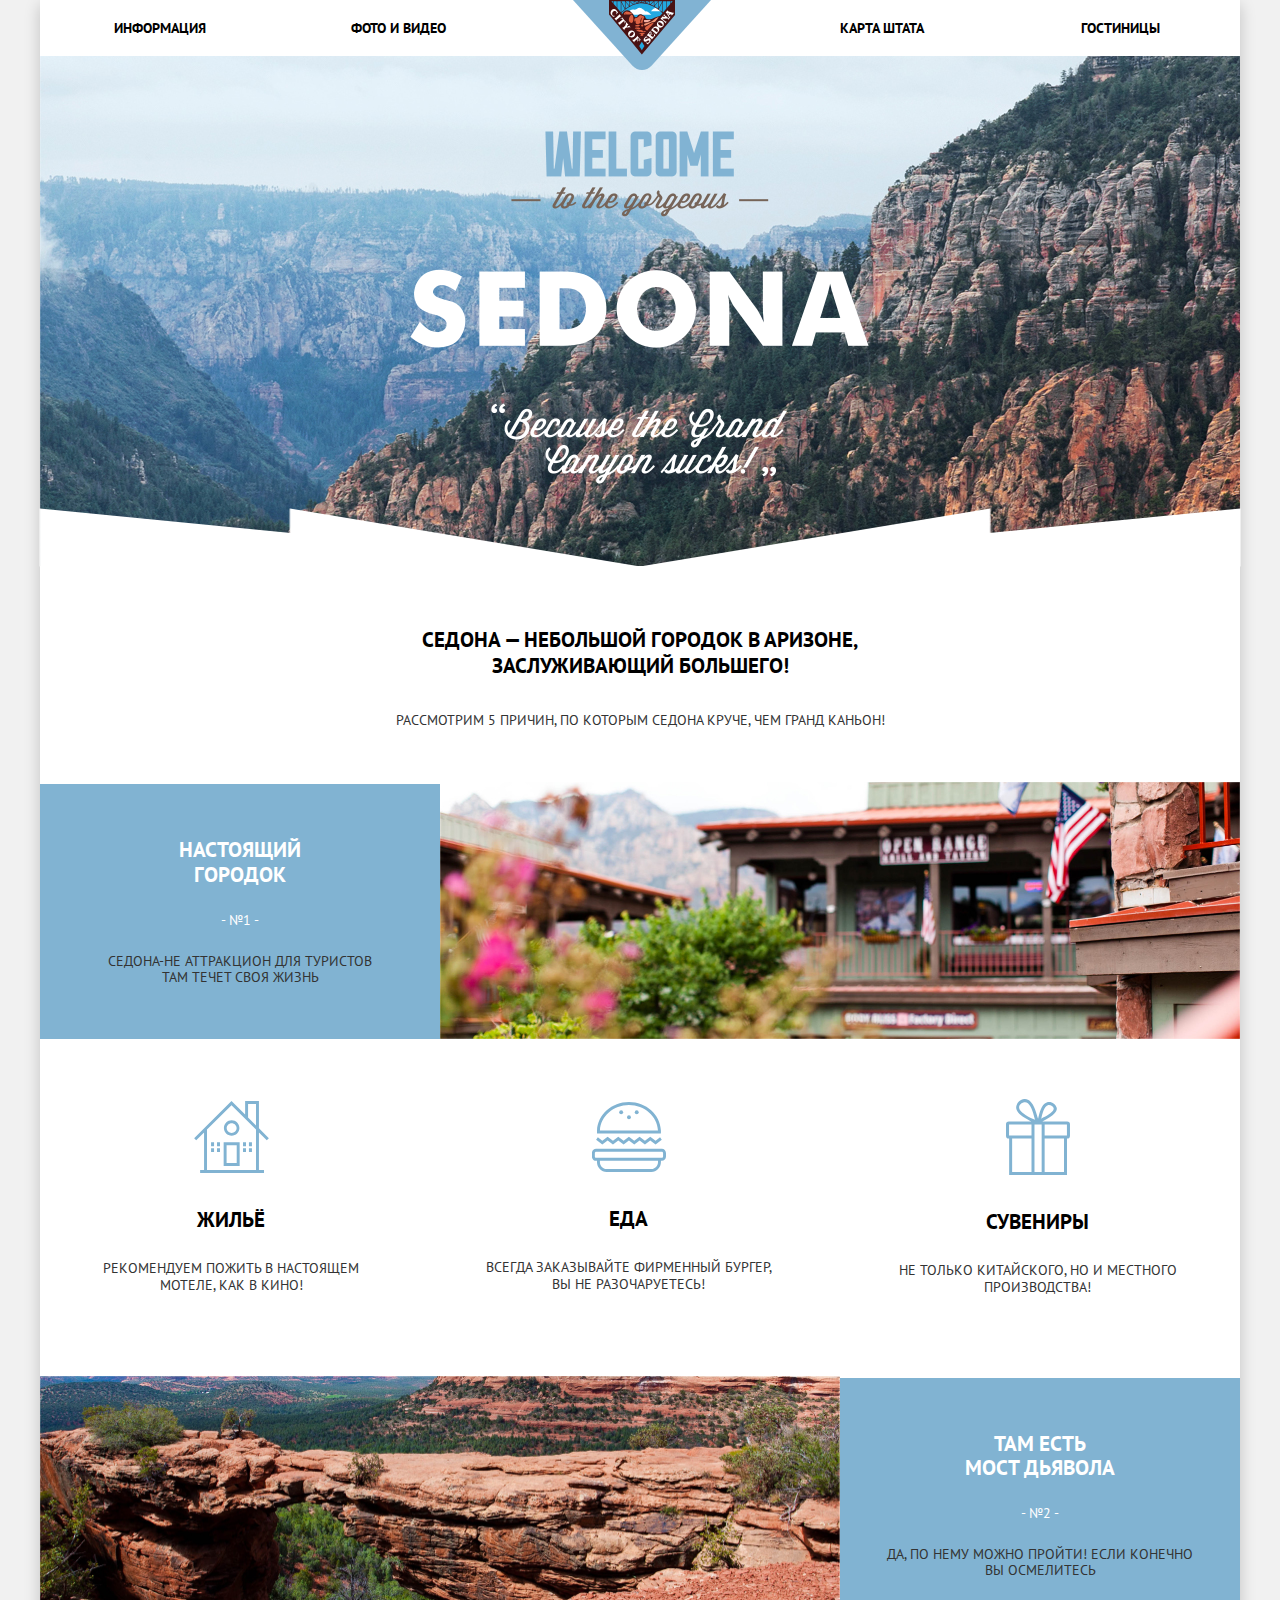
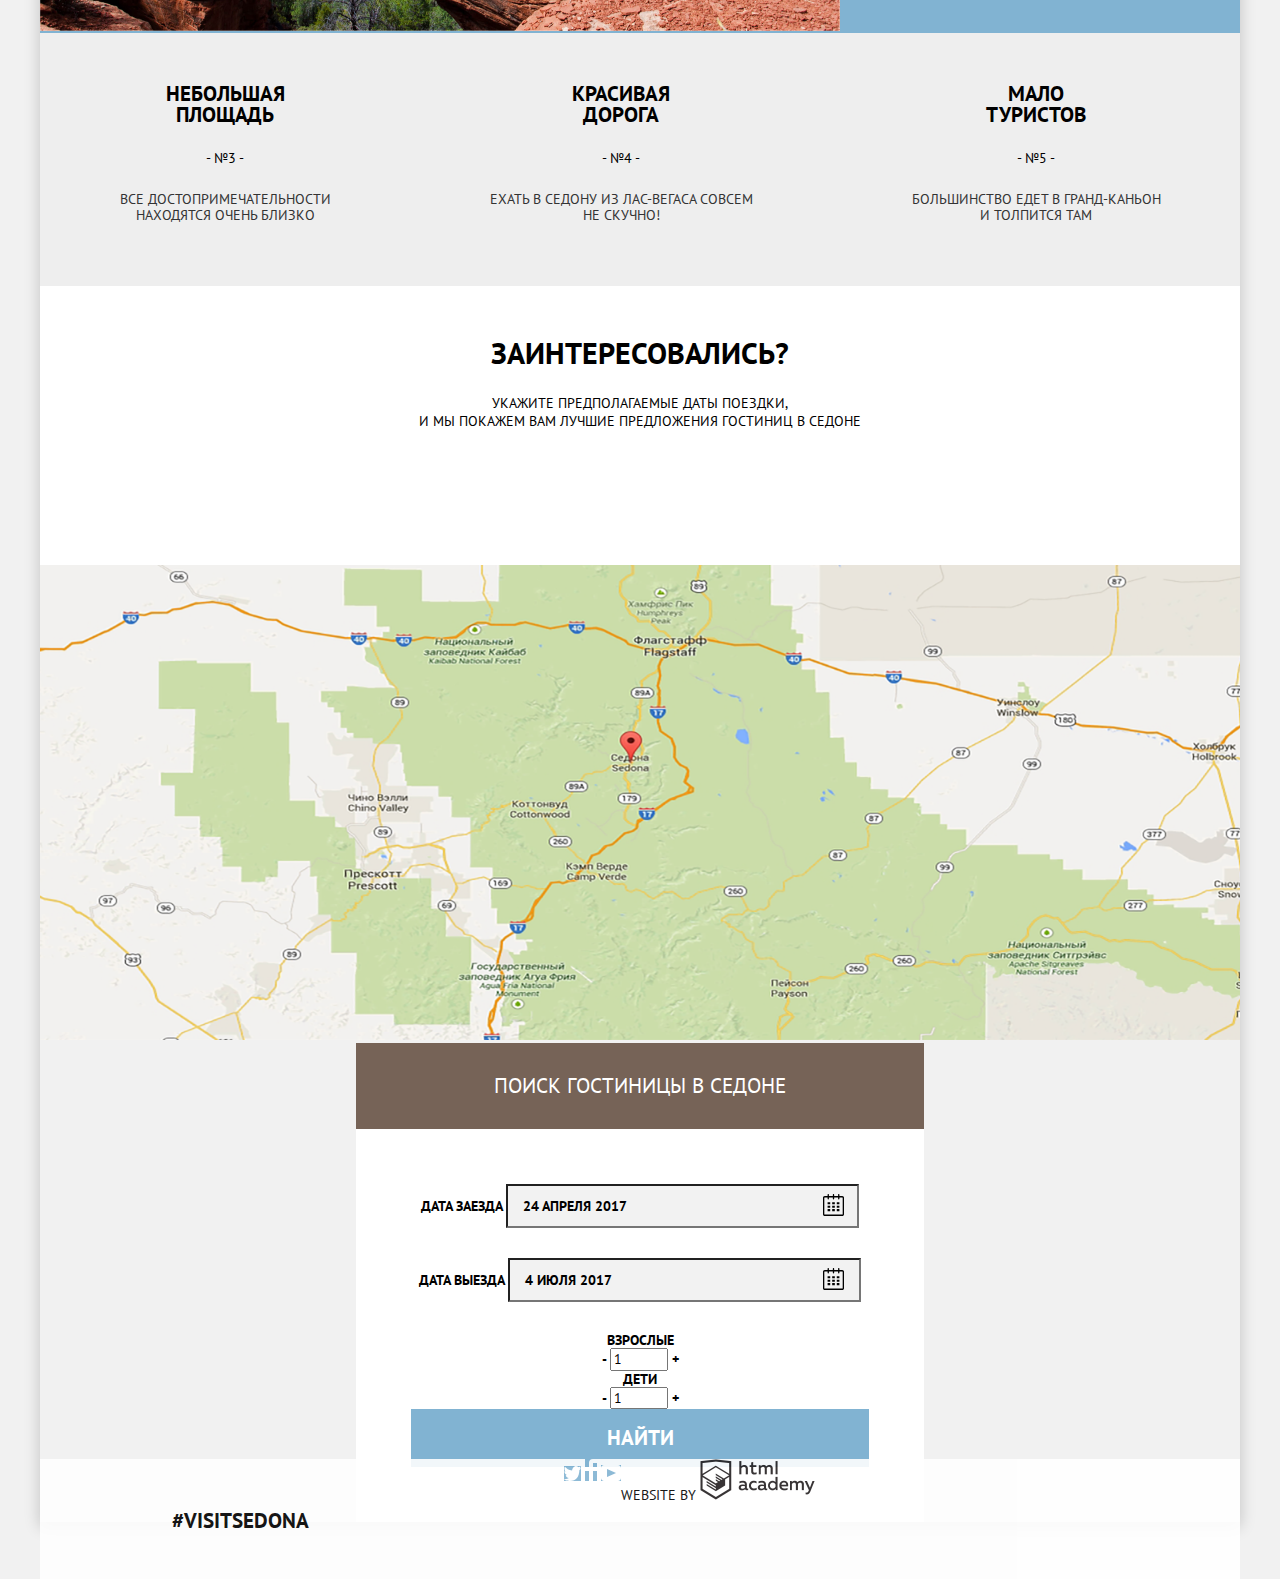
==== index.html @ 7f837f30 "CSS part 2" ====
<!DOCTYPE html>
<html lang="ru">

<head>
  <meta charset="utf-8">
  <link href="css/normalize.css" rel="stylesheet">
  <link href="css/style.css" rel="stylesheet">
  <link href="https://fonts.googleapis.com/css?family=PT+Sans:400,700&display=swap&subset=cyrillic" rel="stylesheet">
  <title>HTML Academy: Седона</title>
</head>

<body>
  <section class="container">
    <header>
      <nav class="navigation">
        <ul class="nav_menu">
          <li class="nav_list_left"><a class="nav_link" href="#">Информация</a></li>
          <li class="nav_list_left"><a class="nav_link" href="#">Фото и видео</a></li>
          <li class="nav_list_right"><a class="nav_link" href="#">Карта штата</a></li>
          <li class="nav_list_right"><a class="nav_link" href="hotels.html">Гостиницы </a></li>
        </ul>
        <a>
          <img class="nav_logo" src="img/index/logo.svg" alt="Логотип сайта Город Аризона" width="140px" height="70px">
        </a>
      </nav>
    </header>

    <div class="welcome">
      <figure>
        <img class="welcome_img" src="img/index/welcome.png" width="459" height="353px">
      </figure>
      <figure class="welcome_polygon">
        <img src="img/index/polygon.png" width="1202px" height="59px">
      </figure>
    </div>

    <section class="info">
      <h2 class="info_title">Седона — небольшой городок в Аризоне,
        заслуживающий большего!</h2>
      <p class="info_text">Рассмотрим 5 причин, по которым Седона круче, чем гранд каньон!</p>
    </section>

    <section class="real_city">
      <div class="real_city_descr">
        <h2 class="real_city_title">Настоящий
          <br> городок</h2>
        <p class="reason_number">- №1 -</p>
        <p class="reason_text">Седона-не аттракцион для туристов
          <br>
          там течет своя жизнь</p>
      </div>
      <figure class="real_city_img">
        <img src="img/index/feature-picture@2x.jpg" alt="Американский фраг" width="800px" height="257px">
      </figure>
    </section>

    <section class="recommendation">
      <div class="recommend_item">
        <img src="img/index/icon-1.svg" width="75px" height="72px">
        <h2 class="recommend_title">Жильё</h2>
        <p class="recommend_text">Рекомендуем пожить в настоящем
          <br>
          мотеле, как в кино!</p>
      </div>
      <div class="recommend_item">
        <img src="img/index/icon-3.svg" width="74px" height="70px">
        <h2 class="recommend_title">Еда</h2>
        <p class="recommend_text">Всегда заказывайте фирменный бургер,
          <br>
          вы не разочаруетесь!</p>
      </div>
      <div class="recommend_item">
        <img src="img/index/icon-2.svg" width="64px" height="76px">
        <h2 class="recommend_title">Сувениры</h2>
        <p class="recommend_text">Не только китайского, но и местного
          <br>
          производства!</p>
      </div>
    </section>

    <section class="second_reason">
      <figure class="second_reason_img">
        <img src="img/index/layer-5@2x.jpg" alt="Grand Canyon" width="800px" height="255px">
      </figure>
      <div class="second_reason_descr">
        <h2 class="second_reason_title">Там есть
          <br> мост дьявола</h2>
        <p class="reason_number">- №2 - </p>
        <p class="reason_text">Да, по нему можно пройти! Если конечно
          <br>
          вы осмелитесь</p>
      </div>
    </section>

    <section class="other_reasons">
      <div class="reason_item">
        <h2 class="reason_title">Небольшая <br> площадь</h2>
        <p class="reason_number">- №3 -</p>
        <p class="reason_text">Все достопримечательности
          <br>
          находятся очень близко</p>
      </div>
      <div class="reason_item">
        <h2 class="reason_title">Красивая <br> дорога</h2>
        <p class="reason_number">- №4 -</p>
        <p class="reason_text">Ехать в Седону из Лас-Вегаса совсем
          <br>
          не скучно!</p>
      </div>
      <div class="reason_item">
        <h2 class="reason_title">Мало <br> туристов</h2>
        <p class="reason_number">- №5 -</p>
        <p class="reason_text">Большинство едет в Гранд-Каньон
          <br>
          и толпится там</p>
      </div>
    </section>

    <section class="search">
      <h2 class="search_title">
        Заинтересовались?
      </h2>
      <p class="search_text">
        Укажите предполагаемые даты поездки, <br>
        И мы покажем вам лучшие предложения гостиниц в Седоне
      </p>
    </section>

    <section class="map">
      <img src="img/index/map@2x.png" width="1200px" height="475px" alt="Карта города Аризона">
    </section>

    <section class="form">
      <input type="button" class="form_buttom" value="Поиск гостиницы в Седоне">
      <form class="visually-hidde form_main" action="https://echo.htmlacademy.ru" method="post">
        <p class="form_date">
          <label for="check_in_date">Дата заезда</label>
          <input id="check_in_date" type="text" name="date" value="" placeholder="24 апреля 2017">
          <img class="calendar_img" src="img/index/calendar.svg" width="21px" height="22px">
        </p>
        <p class="form_departure">
          <label for="date-of_departure">Дата выезда</label>
          <input id="date_of_departure" type="text" name="date" value="" placeholder="4 июля 2017">
        <img class="calendar_img_2" src="img/index/calendar.svg" width="21px" height="22px">
      </p>
        <span>Взрослые</span>
        <div class="number">
          <span class="minus">-</span>
          <input type="text" value="1" size="5" />
          <span class="plus">+</span>
        </div>
        <span>Дети</span>
        <div class="number">
          <span class="minus">-</span>
          <input type="text" value="1" size="5" />
          <span class="plus">+</span>
        </div>
        <input type="button" class="button_search" value="Найти">
      </form>
    </section>

    <footer>
      <a class="footer_link" href="#">#VisitSedona</a>
      <div class="social">
        <a href="#"><img class="social_img" src="img/index/tw-icon.svg" width="17px" height="15px"
            alt="группа сайта во Вконтакте"></a>
        <a href="#"><img class="social_img" src="img/index/fb-icon.svg" width="12px" height="22px"
            alt="группа сайта в Фейсбуке"></a>
        <a href="#"><img class="social_img" src="img/index/youtube-icon.svg" width="20px" height="16px"
            alt="канал сайта на Ютубе"></a>
      </div>
      <div class="footer_logo">
        <span class= "footer_web">Website by</span>
        <a href="https://htmlacademy.ru/intensive/htmlcss"><img class="img_logo" src="img/index/logo_name2.png"
            width="115px" height="41px" alt="Логотип сайта"></a>
      </div>
    </footer>
  </section>
</body>

</html>
---- css/style.css ----
body {
  font-family: PT Sans;
  text-transform: uppercase;
  background-color: #f1f1f1;
  font-size: 14px;
}

.welcome {
  background: black url(../img/index/bckgr.jpg) no-repeat;
  Width: 1200px;
  height: 510px;
  position: relative;
}

.container {
  max-width: 1200px;
  margin: auto;
  box-shadow: 0px 5px 15px 0 rgba(0, 1, 1, 0.2);
}

.social_img {
  background-color: #81b3d2;
}

.visually-hidden {
  position: absolute;
  width: 1px;
  height: 1px;
  margin: -1px;
  border: 0;
  padding: 0;
  clip: rect(0 0 0 0);
  overflow: hidden;
}

.welcome_img {
  padding-top: 75px;
  padding-left: 370px;
}

.welcome_polygon {
  position: absolute;
  bottom: -4px;
  left: -1px;
}

.nav_list_right {
  margin-right: auto;
  padding-top: 20px;
  padding-bottom: 20px;
  width: 239px;
  align-self: center;
  text-align: center;
}

.nav_list_left {
  margin-left: auto;
  width: 239px;
  align-self: center;
  text-align: center;
  padding-top: 20px;
  padding-bottom: 20px;
}

.nav_link,
.footer_link {
  text-decoration: none;
  color: black;
  font-weight: 700;
}

.nav_menu {
  display: -webkit-flex;
  display: flex;
  list-style-type: none;
}

.nav_menu::after {
  content: '';
  flex-grow: 1;
  order: 0;
}

.nav_list_right {
  order: 1;
}

.nav_logo {
  position: absolute;
  z-index: 1;
  right: 528px;
  top: 0px;
}

.navigation {
  position: relative;
  background-color: #ffffff;
}

.info_title {
  padding: 61px 380px 37px;
  text-align: center;
  font-size: 21px;
  font-weight: bold;
  width: 440px;
  height: 48px;
  line-height: 1.24;
}

.info {
  background-color: #ffffff;
}

.info_text {
  font-weight: normal;
  text-align: center;
  color: #333333;
  padding: 0px 355px 56px;
}

.real_city {
  display: flex;
  align-items: center;
  justify-content: space-around;
  background-color: #81b3d2;
  text-align: center;
  height: 255px;
  color: white;
}

.real_city_descr {
  flex: 1 1 auto;
  width: 400px;
}

.real_city_img {
  flex: 2 1 auto;
}

.real_city_title,
.second_reason_title,
.reason_title {
  font-size: 21px;
  font-weight: 700;
}

.reason_number {
  padding: 25px 0;
}

.reason_text {
  color: #333333;
}

.recommendation {
  display: flex;
  align-items: center;
  justify-content: space-around;
  background-color: #ffffff;
}

.recommend_item {
  flex: 1 1 1;
  padding-top: 60px;
  padding-bottom: 83px;
  text-align: center;
}

.recommend_title {
  padding-top: 32px;
  padding-bottom: 28px;
  font-size: 21px;
  font-weight: 700;
}

.recommend_text {
  color: #333333;
}

.second_reason {
  display: flex;
  align-items: center;
  justify-content: space-around;
  background-color: #81b3d2;
  text-align: center;
  height: 255px;
  color: white;
}

.second_reason_descr {
  flex: 1 1 auto;
  width: 400px;
}

.second_reason_img {
  flex: 2 1 auto;
}

.other_reasons {
  display: flex;
  align-items: center;
  justify-content: space-around;
  background-color: #eeeeee;
  text-align: center;
  padding-top: 50px;
  padding-bottom: 63px;
}

.reason_title {
  line-height: 1;
}

.search {
  background-color: #ffffff;
  text-align: center;
  padding-top: 50px;
}

.search_title {
  font-size: 30px;
  font-weight: 700;
  padding-bottom: 25px;
}

.search_text {
  line-height: 1.24;
  padding-bottom: 135px;
}

.form {
  text-align: center;
  width: 568px;
  margin: auto;
  font-weight: 700;
  z-index: 1;
}

.form_main {
  background-color: #ffffff;
  padding: 55px;
}

.form_date {
  position: relative;
}

.calendar_img {
  position: absolute;
  right: 25px;
  top: 10px;
  color: #a9a9a9;
}

.form_buttom {
  background-color: #766357;
  color: #ffffff;
  text-transform: uppercase;
  font-size: 21px;
  padding-top: 31px;
  padding-bottom: 31px;
  width: 568px;
}

.form_departure {
  position: relative;
}

.calendar_img_2 {
  position: absolute;
  right: 25px;
  top: 10px;
  color: #a9a9a9;
}

#check_in_date,
#date_of_departure {
  width: 345px;
  background-color: #f2f2f2;
  height: 38px;
  margin-bottom: 30px;
}

.button_search {
  background-color: #81b3d2;
  font-size: 21px;
  color: #ffffff;
  width: 458px;
  height: 58px;
  text-transform: uppercase;
  font-weight: 700;
}

input[type=button] {
  border: none;
}

input[type="text"]::-webkit-input-placeholder { 
  text-transform: uppercase;
  color: #000000; 
  font-weight: 700;
  padding-left: 13px;
}

input[type="text"]:-ms-input-placeholder { 
  text-transform: uppercase;
  color: #000000; 
  font-weight: 700;
  padding-left: 13px;
}

input[type="text"]::-ms-input-placeholder { 
  text-transform: uppercase;
  font-weight: 700;
  color: #000000; 
  padding-left: 13px;
}

input[type="text"]::placeholder { 
  text-transform: uppercase;
  color: #000000; 
  font-weight: 700;
  padding-left: 13px;
}

.map {
  position: relative;
}

footer {
  height: 120px;
  opacity: 0.9;
  background-color: #ffffff;
  position: absolute;
  width: 1200px;
  bottom: -2279px;
}

.footer_link {
font-size: 21px;
padding: 50px 255px 50px 132px;
}

footer {
  display:flex;
}

.footer_logo {
  padding-right: 100px;
}

.img_logo {

}
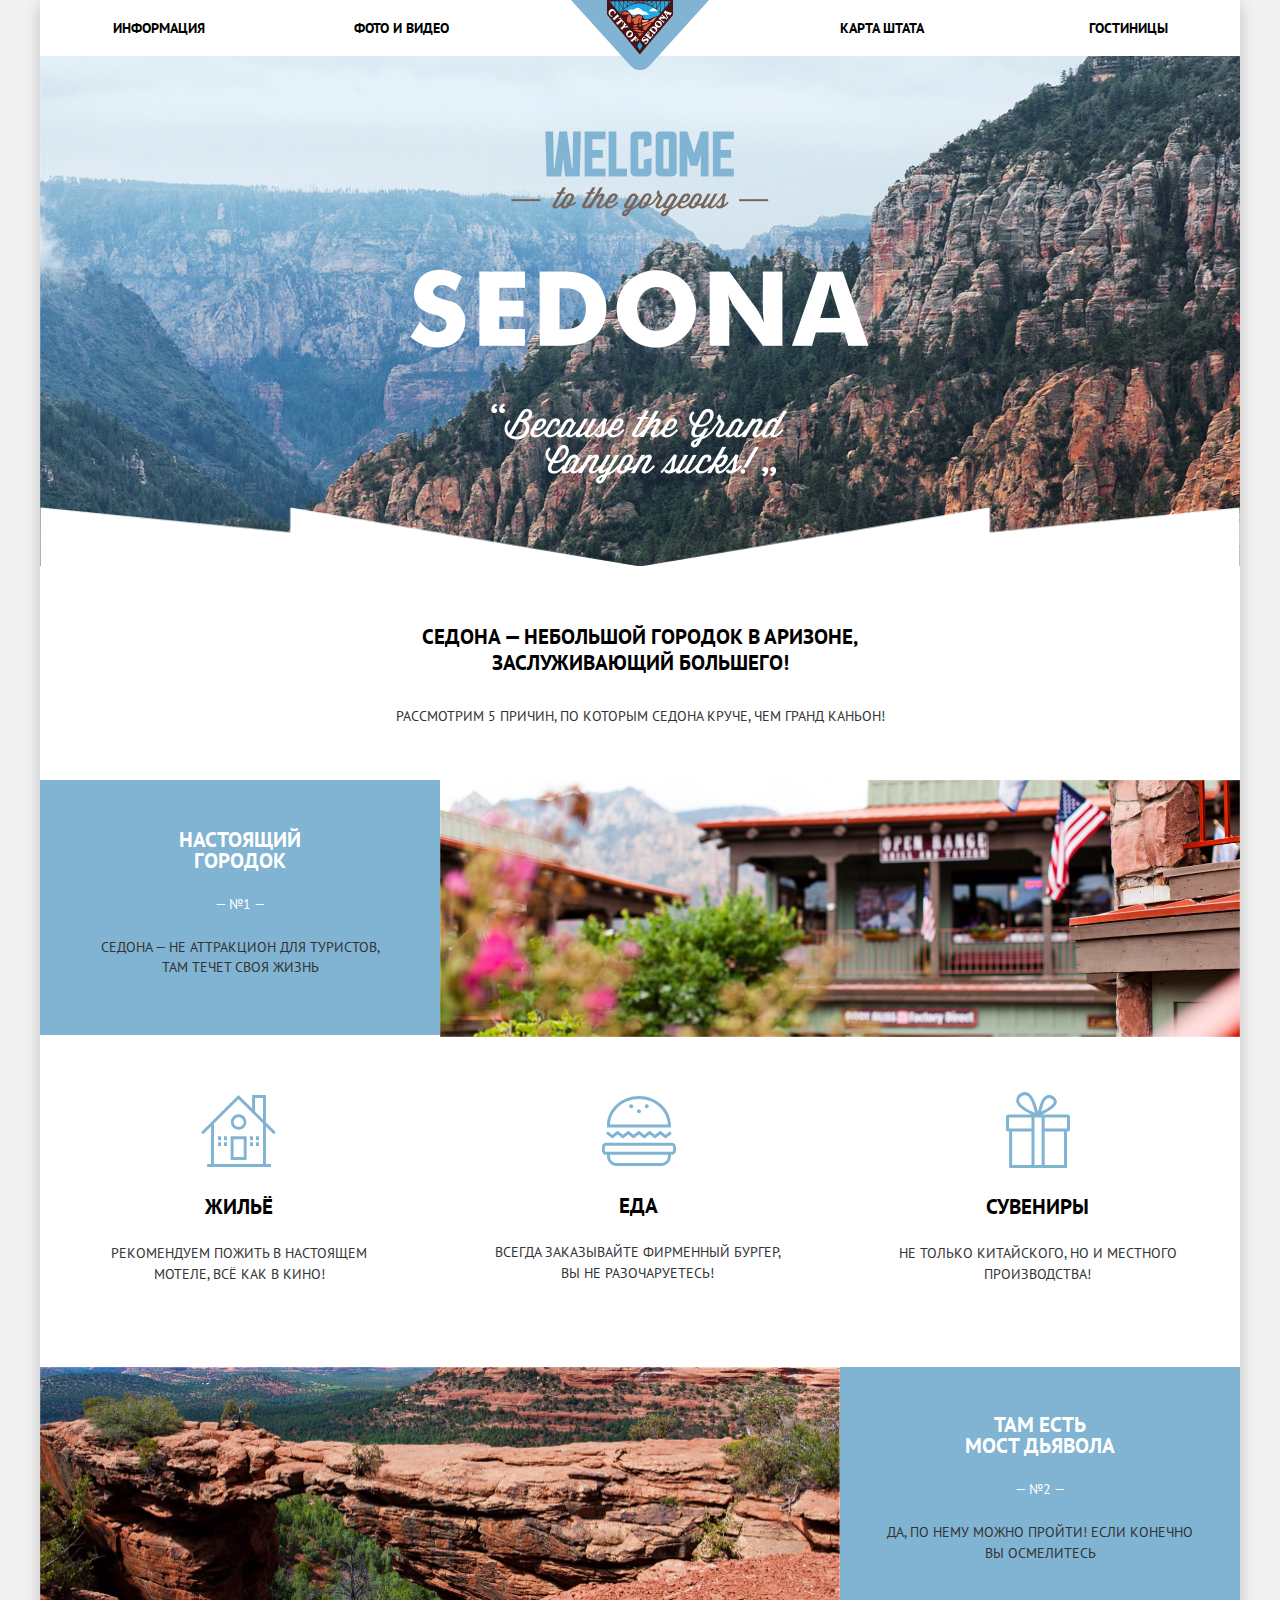
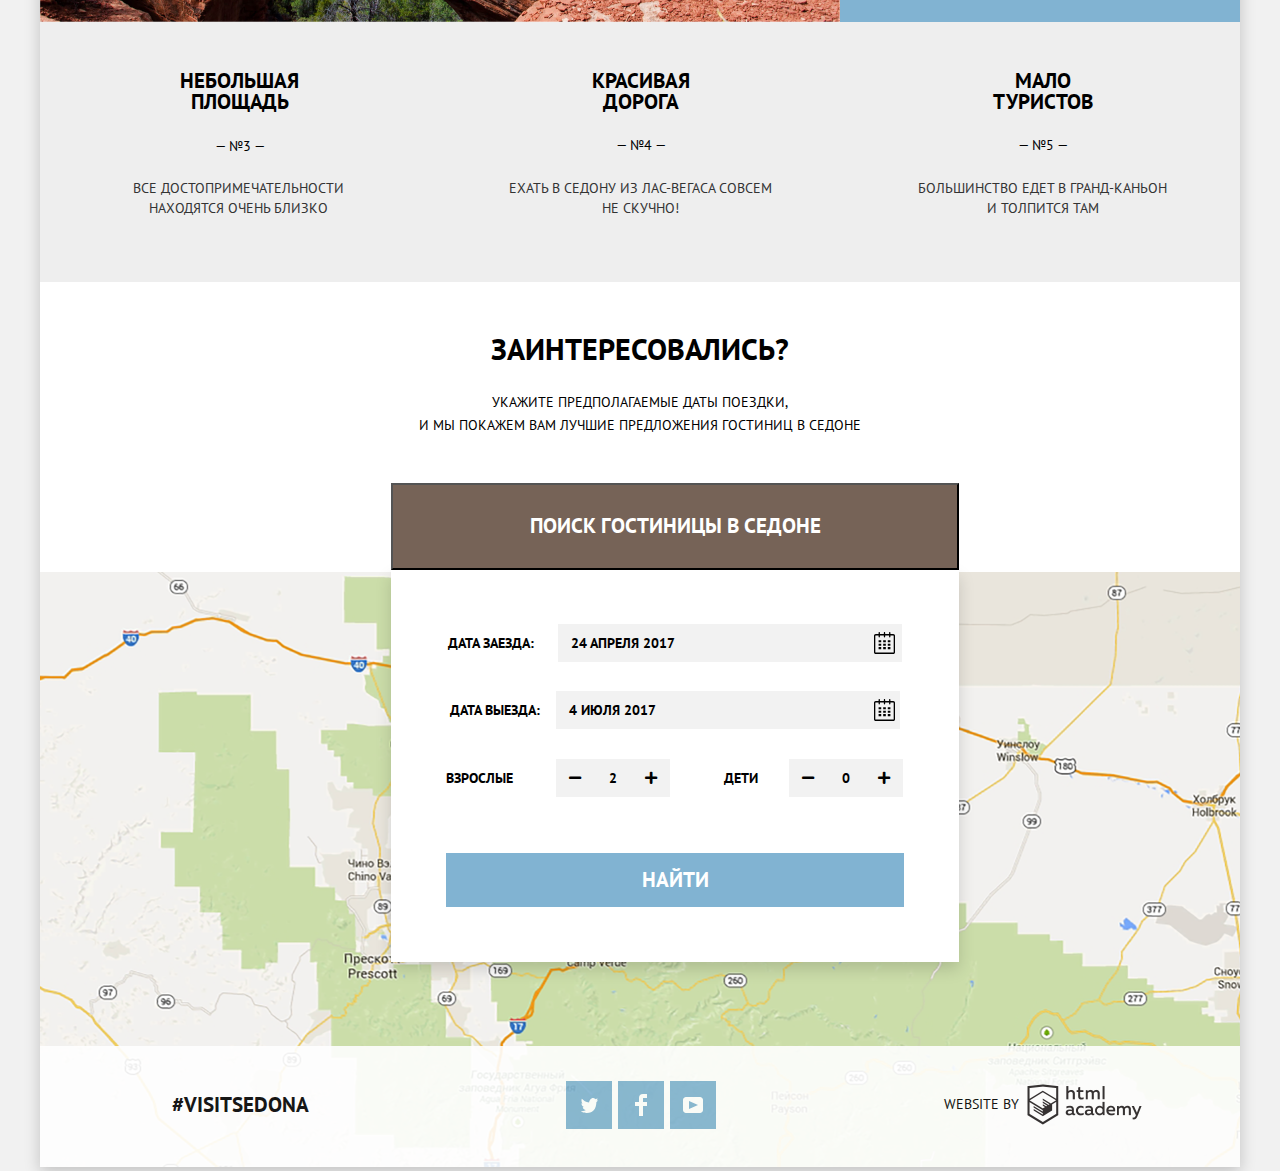
==== commit f5c434cb: "css part 3" ====
--- a/index.html
+++ b/index.html
@@ -6,6 +6,7 @@
   <link href="css/normalize.css" rel="stylesheet">
   <link href="css/style.css" rel="stylesheet">
   <link href="https://fonts.googleapis.com/css?family=PT+Sans:400,700&display=swap&subset=cyrillic" rel="stylesheet">
+  <link rel="stylesheet" href="https://use.fontawesome.com/releases/v5.7.2/css/all.css">
   <title>HTML Academy: Седона</title>
 </head>
 
@@ -14,10 +15,10 @@
     <header>
       <nav class="navigation">
         <ul class="nav_menu">
-          <li class="nav_list_left"><a class="nav_link" href="#">Информация</a></li>
-          <li class="nav_list_left"><a class="nav_link" href="#">Фото и видео</a></li>
-          <li class="nav_list_right"><a class="nav_link" href="#">Карта штата</a></li>
-          <li class="nav_list_right"><a class="nav_link" href="hotels.html">Гостиницы </a></li>
+          <li class="nav_list_left"><a class="nav_link nav_link_first" href="#">Информация</a></li>
+          <li class="nav_list_left"><a class="nav_link nav_link_second" href="#">Фото и видео</a></li>
+          <li class="nav_list_right"><a class="nav_link nav_link_third" href="#">Карта штата</a></li>
+          <li class="nav_list_right"><a class="nav_link  nav_link_fourth" href="hotels.html">Гостиницы </a></li>
         </ul>
         <a>
           <img class="nav_logo" src="img/index/logo.svg" alt="Логотип сайта Город Аризона" width="140px" height="70px">
@@ -30,13 +31,14 @@
         <img class="welcome_img" src="img/index/welcome.png" width="459" height="353px">
       </figure>
       <figure class="welcome_polygon">
-        <img src="img/index/polygon.png" width="1202px" height="59px">
+        <img src="img/index/polygon.png" width="1200" height="60px">
       </figure>
     </div>
 
     <section class="info">
       <h2 class="info_title">Седона — небольшой городок в Аризоне,
-        заслуживающий большего!</h2>
+        заслуживающий большего!
+      </h2>
       <p class="info_text">Рассмотрим 5 причин, по которым Седона круче, чем гранд каньон!</p>
     </section>
 
@@ -44,8 +46,8 @@
       <div class="real_city_descr">
         <h2 class="real_city_title">Настоящий
           <br> городок</h2>
-        <p class="reason_number">- №1 -</p>
-        <p class="reason_text">Седона-не аттракцион для туристов
+        <p class="reason_number">— №1 —</p>
+        <p class="reason_text">Седона — не аттракцион для туристов,
           <br>
           там течет своя жизнь</p>
       </div>
@@ -56,25 +58,28 @@
 
     <section class="recommendation">
       <div class="recommend_item">
-        <img src="img/index/icon-1.svg" width="75px" height="72px">
-        <h2 class="recommend_title">Жильё</h2>
-        <p class="recommend_text">Рекомендуем пожить в настоящем
+        <img class="recommend_first_img" src="img/index/icon-1.svg" width="75px" height="72px">
+        <h2 class="recommend_title recommend_title_first">Жильё</h2>
+        <div class="recommend_text recommend_text_first">Рекомендуем пожить в настоящем
           <br>
-          мотеле, как в кино!</p>
+          мотеле, всё как в кино!
+        </div>
       </div>
       <div class="recommend_item">
-        <img src="img/index/icon-3.svg" width="74px" height="70px">
-        <h2 class="recommend_title">Еда</h2>
-        <p class="recommend_text">Всегда заказывайте фирменный бургер,
+        <img class="recommend_second_img" src="img/index/icon-3.svg" width="74px" height="70px">
+        <h2 class="recommend_title recommend_title_second">Еда</h2>
+        <p class="recommend_text recommend_text_second">Всегда заказывайте фирменный бургер,
           <br>
-          вы не разочаруетесь!</p>
+          вы не разочаруетесь!
+        </p>
       </div>
       <div class="recommend_item">
-        <img src="img/index/icon-2.svg" width="64px" height="76px">
-        <h2 class="recommend_title">Сувениры</h2>
+        <img class="recommend_third_img" src="img/index/icon-2.svg" width="64px" height="76px">
+        <h2 class="recommend_title recommend_title_third">Сувениры</h2>
         <p class="recommend_text">Не только китайского, но и местного
           <br>
-          производства!</p>
+          производства!
+        </p>
       </div>
     </section>
 
@@ -85,7 +90,7 @@
       <div class="second_reason_descr">
         <h2 class="second_reason_title">Там есть
           <br> мост дьявола</h2>
-        <p class="reason_number">- №2 - </p>
+        <p class="reason_number">— №2 —</p>
         <p class="reason_text">Да, по нему можно пройти! Если конечно
           <br>
           вы осмелитесь</p>
@@ -94,22 +99,22 @@
 
     <section class="other_reasons">
       <div class="reason_item">
-        <h2 class="reason_title">Небольшая <br> площадь</h2>
-        <p class="reason_number">- №3 -</p>
-        <p class="reason_text">Все достопримечательности
+        <h2 class="reason_title reason_title_first">Небольшая <br> площадь</h2>
+        <p class="reason_number reason_number_first">— №3 —</p>
+        <p class="reason_text reason_text_first">Все достопримечательности
           <br>
           находятся очень близко</p>
       </div>
-      <div class="reason_item">
+      <div class="reason_item reason_item_second">
         <h2 class="reason_title">Красивая <br> дорога</h2>
-        <p class="reason_number">- №4 -</p>
+        <p class="reason_number">— №4 —</p>
         <p class="reason_text">Ехать в Седону из Лас-Вегаса совсем
           <br>
           не скучно!</p>
       </div>
       <div class="reason_item">
         <h2 class="reason_title">Мало <br> туристов</h2>
-        <p class="reason_number">- №5 -</p>
+        <p class="reason_number">— №5 —</p>
         <p class="reason_text">Большинство едет в Гранд-Каньон
           <br>
           и толпится там</p>
@@ -127,54 +132,67 @@
     </section>
 
     <section class="map">
-      <img src="img/index/map@2x.png" width="1200px" height="475px" alt="Карта города Аризона">
+      <img src="img/index/map@2x.png" width="1200px" height="595px" alt="Карта города Аризона">
     </section>
 
+
+    <footer>
+      <a class="footer_link" href="#">#VisitSedona</a>
+      <div class="social">
+        <div class="social_link link_tw">
+          <a class="social_img" href="#"><img src="img/index/tw-icon.svg" width="17px" height="15px"
+              alt="страница сайта в Твиттере"></a>
+        </div>
+        <div class="social_link link_fb">
+          <a class="social_img" href="#"><img src="img/index/fb-icon.svg" width="12px" height="22px"
+              alt="группа сайта в Фейсбуке"></a>
+        </div>
+        <div class="social_link link_youtobe">
+          <a class="social_img" href="#"><img src="img/index/youtube-icon.svg" width="20px" height="16px"
+              alt="канал сайта на Ютубе"></a>
+        </div>
+      </div>
+      <div class="footer_logo">
+        <span class="footer_web">Website by</span>
+        <figure class="footer_logo_img">
+          <a href="https://htmlacademy.ru/intensive/htmlcss"><img class="img_logo" src="img/index/logo_name2.png"
+              width="115px" height="41px" alt="Логотип сайта"></a>
+        </figure>
+      </div>
+    </footer>
+
+
     <section class="form">
-      <input type="button" class="form_buttom" value="Поиск гостиницы в Седоне">
+      <button type="button" class="form_button">Поиск гостиницы в Седоне
+      </button>
       <form class="visually-hidde form_main" action="https://echo.htmlacademy.ru" method="post">
         <p class="form_date">
-          <label for="check_in_date">Дата заезда</label>
+          <label class="label_check_in_date" for="check_in_date">Дата заезда:</label>
           <input id="check_in_date" type="text" name="date" value="" placeholder="24 апреля 2017">
           <img class="calendar_img" src="img/index/calendar.svg" width="21px" height="22px">
         </p>
         <p class="form_departure">
-          <label for="date-of_departure">Дата выезда</label>
+          <label class="label_departure" for="date-of_departure">Дата выезда:</label>
           <input id="date_of_departure" type="text" name="date" value="" placeholder="4 июля 2017">
-        <img class="calendar_img_2" src="img/index/calendar.svg" width="21px" height="22px">
-      </p>
-        <span>Взрослые</span>
-        <div class="number">
-          <span class="minus">-</span>
-          <input type="text" value="1" size="5" />
-          <span class="plus">+</span>
+          <img class="calendar_img" src="img/index/calendar.svg" width="21px" height="22px">
+        </p>
+        <div class="number_of_peoples">
+          <span class="age adults">Взрослые</span>
+          <div class="number">
+            <button type="button" class="minus"><i class="fas fa-minus"></i></button>
+            <input class="input_number" type="text" value="2" size="5" />
+            <button type="button" class="plus"><i class="fas fa-plus"></i></button>
+          </div>
+          <span class="age children">Дети</span>
+          <div class="number">
+            <button type="button" class="minus"><i class="fas fa-minus"></i></button>
+            <input class="input_number" type="text" value="0" size="5" />
+            <button type="button" class="plus"><i class="fas fa-plus"></i></button>
+          </div>
         </div>
-        <span>Дети</span>
-        <div class="number">
-          <span class="minus">-</span>
-          <input type="text" value="1" size="5" />
-          <span class="plus">+</span>
-        </div>
-        <input type="button" class="button_search" value="Найти">
+        <button type="button" class="button_search">Найти</button>
       </form>
     </section>
-
-    <footer>
-      <a class="footer_link" href="#">#VisitSedona</a>
-      <div class="social">
-        <a href="#"><img class="social_img" src="img/index/tw-icon.svg" width="17px" height="15px"
-            alt="группа сайта во Вконтакте"></a>
-        <a href="#"><img class="social_img" src="img/index/fb-icon.svg" width="12px" height="22px"
-            alt="группа сайта в Фейсбуке"></a>
-        <a href="#"><img class="social_img" src="img/index/youtube-icon.svg" width="20px" height="16px"
-            alt="канал сайта на Ютубе"></a>
-      </div>
-      <div class="footer_logo">
-        <span class= "footer_web">Website by</span>
-        <a href="https://htmlacademy.ru/intensive/htmlcss"><img class="img_logo" src="img/index/logo_name2.png"
-            width="115px" height="41px" alt="Логотип сайта"></a>
-      </div>
-    </footer>
   </section>
 </body>
 
--- a/css/style.css
+++ b/css/style.css
@@ -5,9 +5,13 @@
   font-size: 14px;
 }
 
+img {
+  max-width: 100%;
+}
+
 .welcome {
   background: black url(../img/index/bckgr.jpg) no-repeat;
-  Width: 1200px;
+  max-width:1200px;
   height: 510px;
   position: relative;
 }
@@ -16,10 +20,6 @@
   max-width: 1200px;
   margin: auto;
   box-shadow: 0px 5px 15px 0 rgba(0, 1, 1, 0.2);
-}
-
-.social_img {
-  background-color: #81b3d2;
 }
 
 .visually-hidden {
@@ -41,21 +41,20 @@
 .welcome_polygon {
   position: absolute;
   bottom: -4px;
-  left: -1px;
 }
 
 .nav_list_right {
   margin-right: auto;
   padding-top: 20px;
   padding-bottom: 20px;
-  width: 239px;
+  width: 240px;
   align-self: center;
   text-align: center;
 }
 
 .nav_list_left {
   margin-left: auto;
-  width: 239px;
+  width: 240px;
   align-self: center;
   text-align: center;
   padding-top: 20px;
@@ -73,6 +72,7 @@
   display: -webkit-flex;
   display: flex;
   list-style-type: none;
+  flex-wrap: wrap;
 }
 
 .nav_menu::after {
@@ -81,6 +81,22 @@
   order: 0;
 }
 
+.nav_link_first {
+  padding-right: 3px;
+}
+
+.nav_link_second {
+  padding-left: 3px;
+}
+
+.nav_link_third {
+  padding-left: 3px;
+}
+
+.nav_link_fourth {
+  padding-left: 17px;
+}
+
 .nav_list_right {
   order: 1;
 }
@@ -88,7 +104,7 @@
 .nav_logo {
   position: absolute;
   z-index: 1;
-  right: 528px;
+  right: 530px;
   top: 0px;
 }
 
@@ -98,12 +114,11 @@
 }
 
 .info_title {
-  padding: 61px 380px 37px;
+  padding: 58px 380px 32px;
   text-align: center;
   font-size: 21px;
   font-weight: bold;
   width: 440px;
-  height: 48px;
   line-height: 1.24;
 }
 
@@ -115,7 +130,7 @@
   font-weight: normal;
   text-align: center;
   color: #333333;
-  padding: 0px 355px 56px;
+  padding-bottom: 56px;
 }
 
 .real_city {
@@ -124,8 +139,9 @@
   justify-content: space-around;
   background-color: #81b3d2;
   text-align: center;
-  height: 255px;
+  max-height: 255px;
   color: white;
+  flex-wrap: wrap;
 }
 
 .real_city_descr {
@@ -144,12 +160,23 @@
   font-weight: 700;
 }
 
+.real_city_title {
+  margin-top: -14px;
+  line-height: 1;
+}
+
 .reason_number {
   padding: 25px 0;
 }
 
 .reason_text {
   color: #333333;
+  line-height: 1.45;
+}
+
+.reason_text_first {
+  padding-left: 20px;
+  margin-right: -20px;
 }
 
 .recommendation {
@@ -157,6 +184,7 @@
   align-items: center;
   justify-content: space-around;
   background-color: #ffffff;
+  flex-wrap: wrap;
 }
 
 .recommend_item {
@@ -167,14 +195,47 @@
 }
 
 .recommend_title {
-  padding-top: 32px;
-  padding-bottom: 28px;
+  padding-top: 24px;
+  padding-bottom: 24px;
   font-size: 21px;
   font-weight: 700;
+}
+
+.recommend_title_first {
+  padding-top: 25px;
 }
 
 .recommend_text {
   color: #333333;
+  line-height: 1.45;
+}
+
+.recommend_text_first {
+  padding-left: 8px;
+  margin-right: -8px;
+}
+
+.recommend_text_second {
+  padding-left: 9px;
+  margin-right: -9px;
+}
+
+.recommend_first_img,
+.recommend_title_first {
+  padding-left: 15px;
+}
+
+.recommend_second_img {
+  padding-left: 20px;
+}
+
+.recommend_title_second {
+  padding-left: 20px;
+  padding-top: 25px;
+}
+
+.recommend_third_img {
+  margin-top: -3px;
 }
 
 .second_reason {
@@ -183,8 +244,9 @@
   justify-content: space-around;
   background-color: #81b3d2;
   text-align: center;
-  height: 255px;
+  max-height: 255px;
   color: white;
+  flex-wrap: wrap;
 }
 
 .second_reason_descr {
@@ -192,6 +254,11 @@
   width: 400px;
 }
 
+.second_reason_title {
+  margin-top: -15px;
+  line-height: 21px;
+}
+
 .second_reason_img {
   flex: 2 1 auto;
 }
@@ -202,14 +269,28 @@
   justify-content: space-around;
   background-color: #eeeeee;
   text-align: center;
-  padding-top: 50px;
+  padding-top: 48px;
   padding-bottom: 63px;
+  flex-wrap: wrap;
 }
 
 .reason_title {
   line-height: 1;
 }
 
+.reason_title_first {
+  margin-left: 43px;
+}
+
+.reason_number_first {
+  padding: 26px 0px 24px 43px;
+}
+
+
+.reason_item_second {
+  padding-left: 40px;
+}
+
 .search {
   background-color: #ffffff;
   text-align: center;
@@ -223,7 +304,7 @@
 }
 
 .search_text {
-  line-height: 1.24;
+  line-height: 1.65;
   padding-bottom: 135px;
 }
 
@@ -233,11 +314,15 @@
   margin: auto;
   font-weight: 700;
   z-index: 1;
+  position: absolute;
+  top: 2083px;
+  left: 391px;
 }
 
 .form_main {
   background-color: #ffffff;
-  padding: 55px;
+  padding: 54px 55px 55px;
+  box-shadow: 0px 7px 15px 0 rgba(0, 1, 1, 0.15);
 }
 
 .form_date {
@@ -246,38 +331,39 @@
 
 .calendar_img {
   position: absolute;
-  right: 25px;
-  top: 10px;
+  right: 9px;
+  top: 8px;
   color: #a9a9a9;
 }
 
-.form_buttom {
+.number {
+  display: flex;
+  height: 38px;
+  flex: 1 1 auto;
+}
+
+.form_button {
   background-color: #766357;
   color: #ffffff;
   text-transform: uppercase;
   font-size: 21px;
-  padding-top: 31px;
-  padding-bottom: 31px;
+  padding-top: 29px;
+  padding-bottom: 30px;
   width: 568px;
+  font-weight: 700;
 }
 
 .form_departure {
   position: relative;
 }
 
-.calendar_img_2 {
-  position: absolute;
-  right: 25px;
-  top: 10px;
-  color: #a9a9a9;
-}
 
 #check_in_date,
 #date_of_departure {
-  width: 345px;
+  width: 344px;
   background-color: #f2f2f2;
   height: 38px;
-  margin-bottom: 30px;
+  margin-bottom: 29px;
 }
 
 .button_search {
@@ -285,41 +371,79 @@
   font-size: 21px;
   color: #ffffff;
   width: 458px;
-  height: 58px;
-  text-transform: uppercase;
-  font-weight: 700;
-}
-
-input[type=button] {
-  border: none;
-}
-
-input[type="text"]::-webkit-input-placeholder { 
-  text-transform: uppercase;
-  color: #000000; 
+  height: 54px;
+  text-transform: uppercase;
+  font-weight: 700;
+  margin-top: 56px;
+  border: 0;
+}
+
+input {
+  border: 0;
+}
+
+input[type="text"]::-webkit-input-placeholder {
+  text-transform: uppercase;
+  color: #000000;
   font-weight: 700;
   padding-left: 13px;
 }
 
-input[type="text"]:-ms-input-placeholder { 
-  text-transform: uppercase;
-  color: #000000; 
+input[type="text"]:-ms-input-placeholder {
+  text-transform: uppercase;
+  color: #000000;
   font-weight: 700;
   padding-left: 13px;
 }
 
-input[type="text"]::-ms-input-placeholder { 
-  text-transform: uppercase;
-  font-weight: 700;
-  color: #000000; 
+input[type="text"]::-ms-input-placeholder {
+  text-transform: uppercase;
+  font-weight: 700;
+  color: #000000;
   padding-left: 13px;
 }
 
-input[type="text"]::placeholder { 
-  text-transform: uppercase;
-  color: #000000; 
+input[type="text"]::placeholder {
+  text-transform: uppercase;
+  color: #000000;
   font-weight: 700;
   padding-left: 13px;
+}
+
+.label_check_in_date {
+  padding-right: 20px;
+}
+
+.label_departure{
+  padding-right: 12px;
+}
+
+.number_of_peoples {
+  display: flex;
+  padding-top: 1px;
+  width: 114px;
+}
+
+.input_number,
+.minus, .plus {
+  width: 38px;
+  border: 0;
+  text-align: center;
+  font-weight: 700;
+  background-color: #f2f2f2;
+}
+
+.age {
+  margin: auto;
+}
+
+.adults {
+  padding-right: 43px;
+}
+
+.children {
+  margin-left: 54px;
+  padding-right: 31px;
 }
 
 .map {
@@ -327,28 +451,55 @@
 }
 
 footer {
-  height: 120px;
   opacity: 0.9;
   background-color: #ffffff;
-  position: absolute;
-  width: 1200px;
-  bottom: -2279px;
+  display: flex;
+  margin-top: -125px;
+  flex-wrap: wrap;
 }
 
 .footer_link {
-font-size: 21px;
-padding: 50px 255px 50px 132px;
-}
-
-footer {
-  display:flex;
+  font-size: 21px;
+  padding: 47px 257px 50px 132px;
+}
+
+.footer_web {
+  padding-right: 8px;
 }
 
 .footer_logo {
-  padding-right: 100px;
-}
-
-.img_logo {
-
-}
-
+  display: flex;
+  padding-left: 222px;
+  padding-top: 50px;
+  flex-wrap: wrap;
+}
+
+.footer_logo_img {
+  margin-top: -12px;
+}
+
+.social {
+  padding-top: 35px;
+  display: flex;
+  height: 48px; 
+  flex-wrap: wrap;
+}
+
+.social_link {
+  background-color: #81b3d2;
+  margin-right: 6px;
+  width: 46px;
+  text-align: center;
+}
+
+.link_tw {
+  padding-top: 17px;
+}
+
+.link_youtobe {
+padding-top: 16px;
+}
+
+.link_fb {
+  padding-top: 13px;
+}
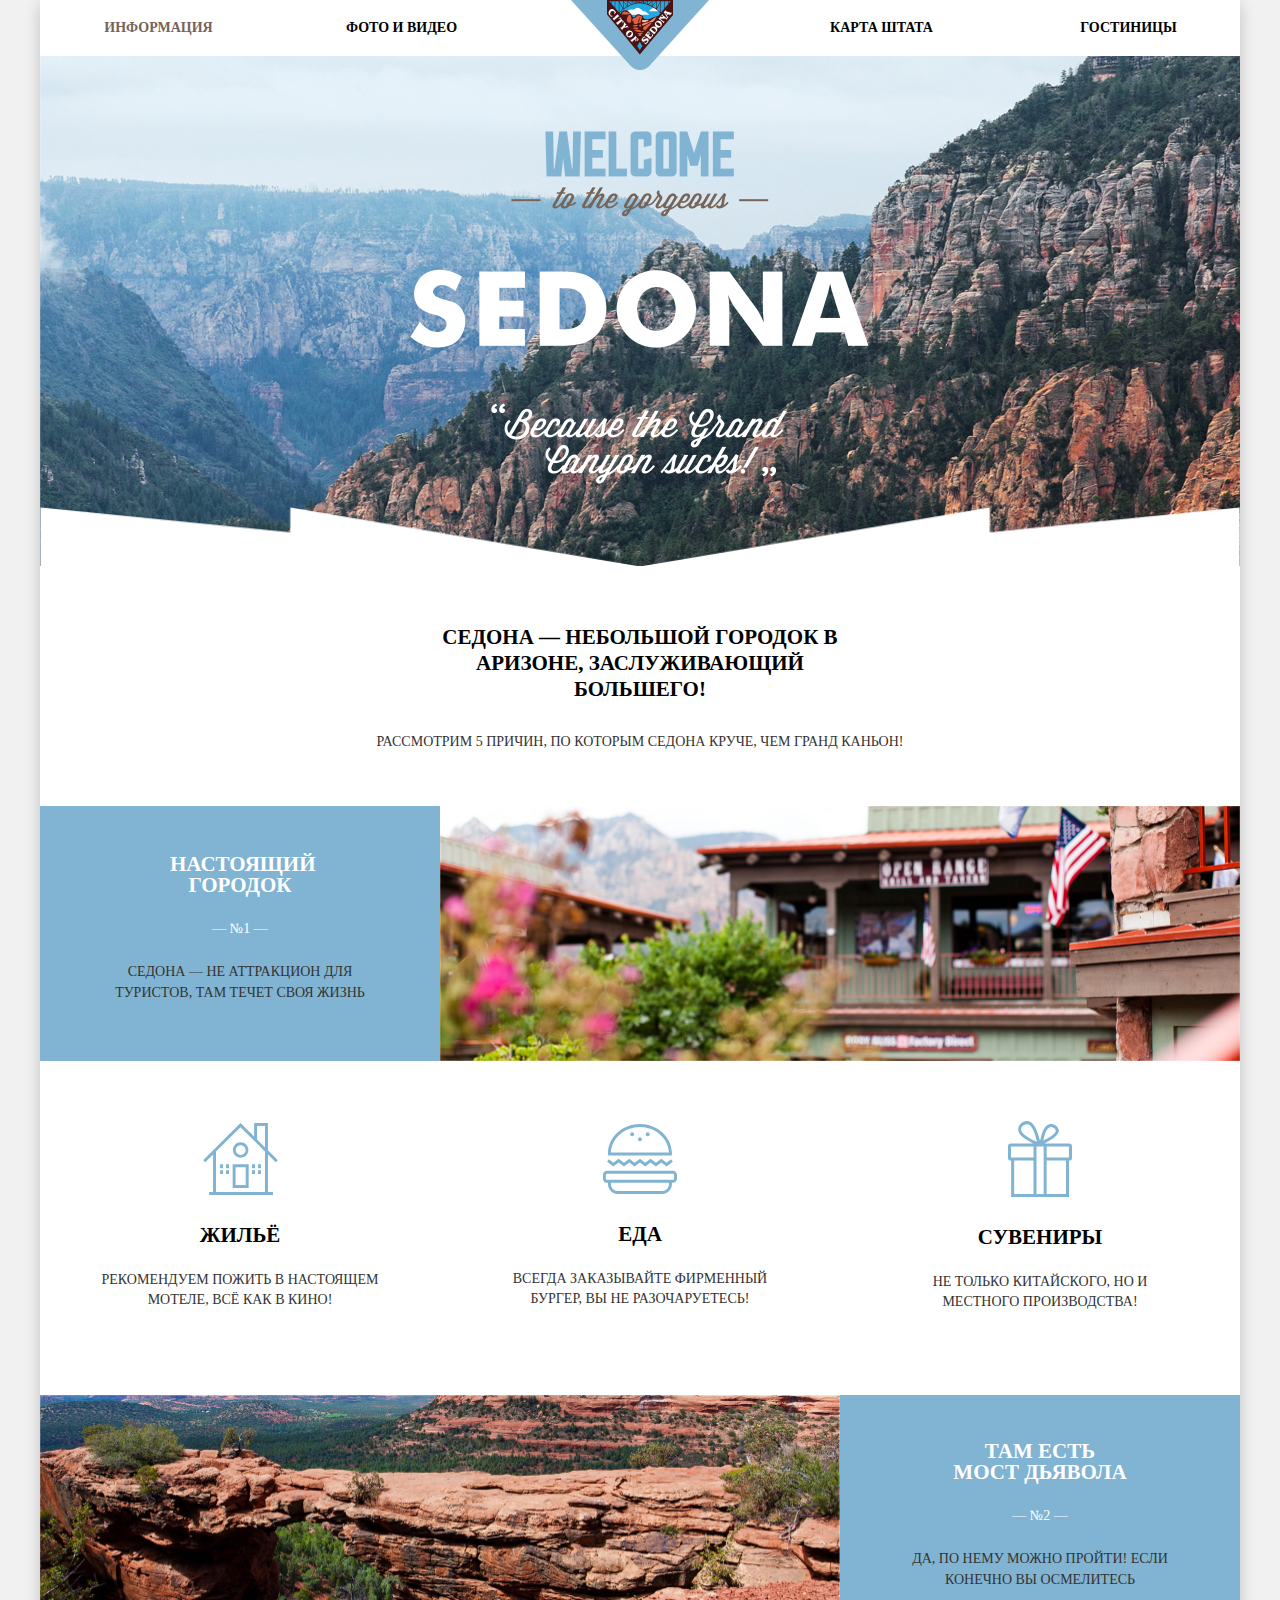
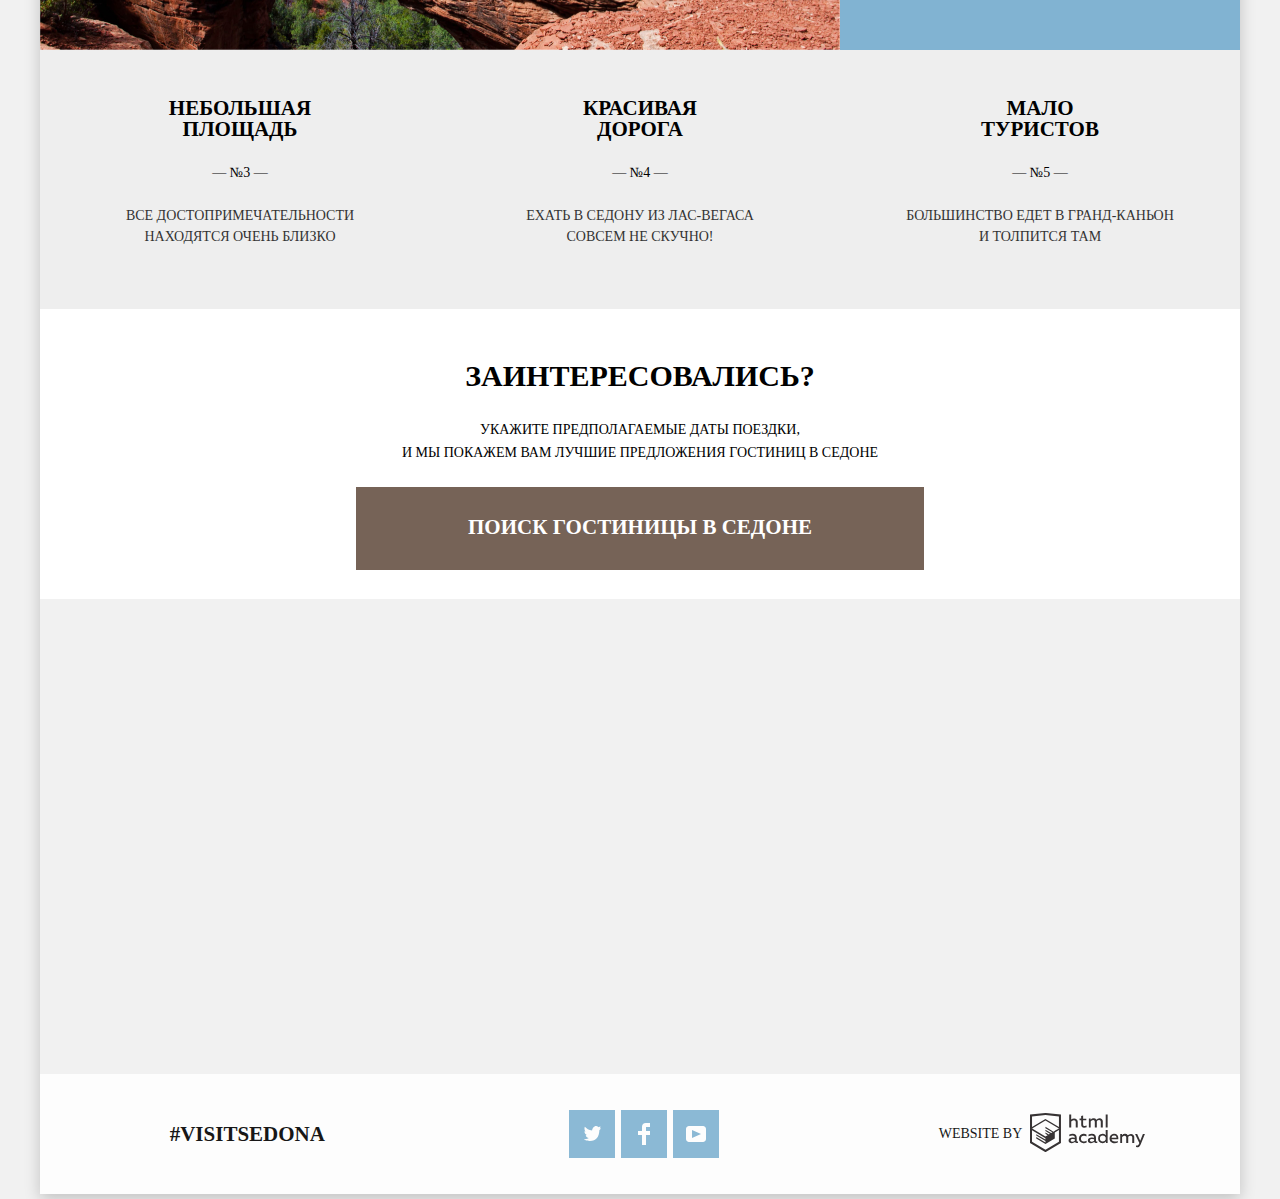
==== commit 0e8873b9: "CSS part 4" ====
--- a/index.html
+++ b/index.html
@@ -26,6 +26,7 @@
       </nav>
     </header>
 
+
     <div class="welcome">
       <figure>
         <img class="welcome_img" src="img/index/welcome.png" width="459" height="353px">
@@ -47,77 +48,56 @@
         <h2 class="real_city_title">Настоящий
           <br> городок</h2>
         <p class="reason_number">— №1 —</p>
-        <p class="reason_text">Седона — не аттракцион для туристов,
-          <br>
-          там течет своя жизнь</p>
-      </div>
-      <figure class="real_city_img">
-        <img src="img/index/feature-picture@2x.jpg" alt="Американский фраг" width="800px" height="257px">
-      </figure>
+        <p class="reason_text">Седона — не аттракцион для туристов,  там течет своя жизнь</p>
+      </div>
+      <img src="img/index/feature-picture@2x.jpg" alt="Американский фраг" width="800px" height="255px">
     </section>
 
     <section class="recommendation">
       <div class="recommend_item">
-        <img class="recommend_first_img" src="img/index/icon-1.svg" width="75px" height="72px">
-        <h2 class="recommend_title recommend_title_first">Жильё</h2>
-        <div class="recommend_text recommend_text_first">Рекомендуем пожить в настоящем
-          <br>
-          мотеле, всё как в кино!
+        <img src="img/index/icon-1.svg" width="75px" height="72px">
+        <h2 class="recommend_title">Жильё</h2>
+        <div class="recommend_text">Рекомендуем пожить в настоящем мотеле, всё как в кино!
         </div>
       </div>
       <div class="recommend_item">
-        <img class="recommend_second_img" src="img/index/icon-3.svg" width="74px" height="70px">
-        <h2 class="recommend_title recommend_title_second">Еда</h2>
-        <p class="recommend_text recommend_text_second">Всегда заказывайте фирменный бургер,
-          <br>
-          вы не разочаруетесь!
+        <img src="img/index/icon-3.svg" width="74px" height="70px">
+        <h2 class="recommend_title">Еда</h2>
+        <p class="recommend_text">Всегда заказывайте фирменный бургер, вы не разочаруетесь!
         </p>
       </div>
       <div class="recommend_item">
         <img class="recommend_third_img" src="img/index/icon-2.svg" width="64px" height="76px">
         <h2 class="recommend_title recommend_title_third">Сувениры</h2>
-        <p class="recommend_text">Не только китайского, но и местного
-          <br>
-          производства!
+        <p class="recommend_text">Не только китайского, но и местного  производства!
         </p>
       </div>
     </section>
 
     <section class="second_reason">
-      <figure class="second_reason_img">
-        <img src="img/index/layer-5@2x.jpg" alt="Grand Canyon" width="800px" height="255px">
-      </figure>
+      <img src="img/index/layer-5@2x.jpg" alt="Grand Canyon" width="800px" height="255px">
       <div class="second_reason_descr">
-        <h2 class="second_reason_title">Там есть
-          <br> мост дьявола</h2>
+        <h2 class="second_reason_title">Там есть <br> мост дьявола</h2>
         <p class="reason_number">— №2 —</p>
-        <p class="reason_text">Да, по нему можно пройти! Если конечно
-          <br>
-          вы осмелитесь</p>
+        <p class="reason_text">Да, по нему можно пройти! Если конечно вы осмелитесь </p>
       </div>
     </section>
 
     <section class="other_reasons">
       <div class="reason_item">
-        <h2 class="reason_title reason_title_first">Небольшая <br> площадь</h2>
-        <p class="reason_number reason_number_first">— №3 —</p>
-        <p class="reason_text reason_text_first">Все достопримечательности
-          <br>
-          находятся очень близко</p>
-      </div>
-      <div class="reason_item reason_item_second">
+        <h2 class="reason_title">Небольшая <br> площадь</h2>
+        <p class="reason_number">— №3 —</p>
+        <p class="reason_text">Все достопримечательности находятся очень близко</p>
+      </div>
+      <div class="reason_item">
         <h2 class="reason_title">Красивая <br> дорога</h2>
         <p class="reason_number">— №4 —</p>
-        <p class="reason_text">Ехать в Седону из Лас-Вегаса совсем
-          <br>
-          не скучно!</p>
+        <p class="reason_text">Ехать в Седону из Лас-Вегаса совсем не скучно!</p>
       </div>
       <div class="reason_item">
         <h2 class="reason_title">Мало <br> туристов</h2>
         <p class="reason_number">— №5 —</p>
-        <p class="reason_text">Большинство едет в Гранд-Каньон
-          <br>
-          и толпится там</p>
+        <p class="reason_text">Большинство едет в Гранд-Каньон <br> и толпится там</p>
       </div>
     </section>
 
@@ -132,50 +112,82 @@
     </section>
 
     <section class="map">
-      <img src="img/index/map@2x.png" width="1200px" height="595px" alt="Карта города Аризона">
+      <iframe src="https://www.google.com/maps/embed?pb=!1m18!1m12!1m3!1d52385.13565751697!2d-111.83015806772863!3d34.8544438156372!2m3!1f0!2f0!3f0!3m2!1i1024!2i768!4f13.1!3m3!1m2!1s0x872da132f942b00d%3A0x5548c523fa6c8efd!2z0KHQtdC00L7QvdCwLCDQkNGA0LjQt9C-0L3QsCA4NjMzNiwg0KHQqNCQ!5e0!3m2!1sru!2sru!4v1569944750371!5m2!1sru!2sru" width="1200" height="595" frameborder="0" style="border:0;" allowfullscreen=""></iframe>
     </section>
 
 
     <footer>
-      <a class="footer_link" href="#">#VisitSedona</a>
-      <div class="social">
-        <div class="social_link link_tw">
-          <a class="social_img" href="#"><img src="img/index/tw-icon.svg" width="17px" height="15px"
-              alt="страница сайта в Твиттере"></a>
-        </div>
-        <div class="social_link link_fb">
-          <a class="social_img" href="#"><img src="img/index/fb-icon.svg" width="12px" height="22px"
-              alt="группа сайта в Фейсбуке"></a>
-        </div>
-        <div class="social_link link_youtobe">
-          <a class="social_img" href="#"><img src="img/index/youtube-icon.svg" width="20px" height="16px"
-              alt="канал сайта на Ютубе"></a>
-        </div>
+      <div>
+        <a class="footer_link" href="#">#VisitSedona</a>
+      </div>
+      <div class="footer_social">
+        <ul>
+          <li><a class="social_button" href="#"><span class="visually-hidden">Твиттер</span>
+              <svg xmlns="http://www.w3.org/2000/svg" xmlns:xlink="http://www.w3.org/1999/xlink" width="17" height="15"
+                viewbox="0 0 17 15">
+                <path fill="#FFF"
+                  d="M10.95.144c1.685-.496 2.984.27 3.577 1.179.673-.231 1.331-.481 2.011-.708a2.345 2.345 0 0 1-.857 1.768c.685.17 1.304-.491 1.304-.491-.169 1-1.006 1.788-1.563 2.024-.231 6.75-3.175 11.217-10.077 11.082h-.446c-.41 0-4.164-.46-4.898-1.887 2.271.196 3.893-.422 4.693-1.177-.96-.3-2.679-.477-2.979-2.95.349.106.564.228 1.19.119C1.705 8.247.374 7.53.448 5.33c.285.328 1.067.536 1.34.472C1.085 5.561-.182 2.442.894.85c1.818 1.854 3.735 3.606 7.152 3.773C8.254 2.33 9.183.793 10.95.144z">
+                </path>
+              </svg>
+            </a>
+          </li>
+          <li><a class="social_button" href="#"><span class="visually-hidden">Фейсбук</span>
+              <svg xmlns="http://www.w3.org/2000/svg" width="12" height="22" viewbox="0 0 12 22">
+                <path fill="#FFF" d="M12 4V0H8a4 4 0 0 0-4 4v4H0v4h4v10h4V12h4V8H8V4h4z" />
+              </svg>
+            </a>
+          </li>
+          <li><a class="social_button" href="#"><span class="visually-hidden">Ютуб</span>
+              <svg xmlns="http://www.w3.org/2000/svg" xmlns:xlink="http://www.w3.org/1999/xlink" width="20" height="16"
+                viewbox="0 0 20 16">
+                <path fill="#FFF"
+                  d="M17 0H3C1.35 0 0 1.35 0 3v10c0 1.65 1.35 3 3 3h14c1.65 0 3-1.35 3-3V3c0-1.65-1.35-3-3-3zM6.027 11.998V4.002L15.014 8l-8.987 3.998z" />
+              </svg>
+            </a>
+          </li>
+        </ul>
       </div>
       <div class="footer_logo">
         <span class="footer_web">Website by</span>
-        <figure class="footer_logo_img">
-          <a href="https://htmlacademy.ru/intensive/htmlcss"><img class="img_logo" src="img/index/logo_name2.png"
-              width="115px" height="41px" alt="Логотип сайта"></a>
-        </figure>
+        <a class="logo_button" href="#"><span class="visually-hidden">Logo</span>
+          <svg id="Layer_1" data-name="Layer 1" xmlns="http://www.w3.org/2000/svg" viewbox="0 0 108.08 36.85">
+            <title>logo-htmlacademy-small1</title>
+            <path
+              d="M44.61,26.88a2,2,0,0,0,.55-0.1v1.33a3.25,3.25,0,0,1-1.18.21,1.67,1.67,0,0,1-1.67-1,4.84,4.84,0,0,1-3.14,1.08c-1.51,0-2.91-.83-2.91-2.55,0-2.13,2-2.79,3.71-2.79a11.08,11.08,0,0,1,2.17.25v-0.3c0-1-.76-1.77-2.19-1.77a7.42,7.42,0,0,0-3,.64v-1.7a10.21,10.21,0,0,1,3.19-.55c2.36,0,3.81,1.12,3.81,3.65v3a0.54,0.54,0,0,0,.49.59h0.17Zm-6.44-1.13A1.35,1.35,0,0,0,39.63,27h0.11a3.39,3.39,0,0,0,2.41-1V24.58a9.72,9.72,0,0,0-1.81-.21c-1,0-2.16.33-2.16,1.38h0Zm12.36-6.11a5,5,0,0,1,2.57.64V22a4.08,4.08,0,0,0-2.3-.7,2.75,2.75,0,1,0,0,5.49,5,5,0,0,0,2.43-.64v1.71a6.27,6.27,0,0,1-2.76.57A4.21,4.21,0,0,1,46,24.51q0-.21,0-0.41a4.32,4.32,0,0,1,4.18-4.46h0.38Zm12.17,7.24a2,2,0,0,0,.55-0.1v1.33a3.25,3.25,0,0,1-1.18.21,1.67,1.67,0,0,1-1.67-1,4.84,4.84,0,0,1-3.14,1.08c-1.51,0-2.91-.83-2.91-2.55,0-2.13,2-2.79,3.71-2.79a11.08,11.08,0,0,1,2.17.25v-0.3c0-1-.76-1.77-2.19-1.77a7.42,7.42,0,0,0-3,.64v-1.7a10.21,10.21,0,0,1,3.19-.55c2.36,0,3.81,1.12,3.81,3.65v3a0.54,0.54,0,0,0,.49.59h0.17Zm-6.44-1.13A1.35,1.35,0,0,0,57.73,27h0.11a3.39,3.39,0,0,0,2.41-1V24.58a9.72,9.72,0,0,0-1.81-.21c-1.06,0-2.16.33-2.16,1.38h0ZM73,16V28.2H71.35V26.88a3.88,3.88,0,0,1-3.19,1.54,4.4,4.4,0,0,1,0-8.78,3.81,3.81,0,0,1,3,1.3V16H73Zm-4.53,5.22a2.76,2.76,0,1,0,0,5.52A2.86,2.86,0,0,0,71.15,25V23A2.91,2.91,0,0,0,68.49,21.27ZM79,19.64c3.31,0,4.46,2.68,3.92,5.09H76.7c0.21,1.5,1.67,2.11,3.19,2.11a6.11,6.11,0,0,0,2.64-.59v1.6a7.14,7.14,0,0,1-3,.57C77,28.42,74.78,27,74.78,24a4.18,4.18,0,0,1,4-4.39H79Zm0.09,1.54a2.28,2.28,0,0,0-2.44,2.1v0.06H81.3A2,2,0,0,0,79.13,21.18Zm5.73,7V19.87h1.65v1a3.81,3.81,0,0,1,2.78-1.27A2.86,2.86,0,0,1,91.89,21a4.12,4.12,0,0,1,2.91-1.33A3.06,3.06,0,0,1,98,23V28.2h-1.9V23.05a1.59,1.59,0,0,0-1.42-1.75H94.42a2.8,2.8,0,0,0-2.07,1.12V28.2h-1.9V23.05A1.59,1.59,0,0,0,89,21.31H88.8a3,3,0,0,0-2.21,1.29v5.63H84.86Zm21.31-8.33h1.9l-3.91,9.46c-0.9,2.17-2.09,2.86-3.35,2.86a4.76,4.76,0,0,1-1.1-.14V30.46a2.86,2.86,0,0,0,.85.12c0.9,0,1.58-.64,2.07-1.9l0.17-.42-4-8.4h2l2.86,6.29ZM38.73,1.46V6.22a3.81,3.81,0,0,1,2.7-1.14,3.25,3.25,0,0,1,3.44,3.4v5.15H43V8.72a1.81,1.81,0,0,0-1.61-2h-0.3a2.93,2.93,0,0,0-2.32,1.39v5.52h-1.9V1.46h1.9ZM49.94,2.31v3h3V6.91h-3v3.81c0,1.1.5,1.46,1.58,1.46a4.49,4.49,0,0,0,1.69-.33v1.6A6.8,6.8,0,0,1,51,13.8a2.55,2.55,0,0,1-2.86-2.74V6.89H46.58V5.26h1.5V2.74Zm5.4,11.31V5.28H57v1A3.81,3.81,0,0,1,59.77,5a2.86,2.86,0,0,1,2.6,1.33A4.12,4.12,0,0,1,65.28,5,3.06,3.06,0,0,1,68.44,8.4v5.21h-1.9V8.46a1.59,1.59,0,0,0-1.42-1.75H64.89a2.8,2.8,0,0,0-2.07,1.12v5.78h-1.9V8.46A1.59,1.59,0,0,0,59.5,6.71H59.27A3,3,0,0,0,57.06,8v5.63H55.34ZM71.17,1.45H73V13.6H71.17V1.45ZM14.71,0H14.55L0,1.54V28.21l14.55,8.66,14.55-8.66V1.54Zm12.5,27.1L14.55,34.64,1.9,27.12V16.18l12.59,7.5V25L5.86,19.9v1.31l8.68,5.21v1.39L5.87,22.65V24l8.68,5.21,8.75-5.24V18.31L27.2,16V27.12Zm0-12.53-3.48,2-1.6,1L14.51,13v1.31L21,18.23H21l-0.14.09-1,.54-5.37-3.2V17l4.24,2.52-1,.67-3.2-1.9v1.31l2.1,1.24L14.5,22.1,2,14.65,14.51,7.11Zm0-1.32L14.49,5.76,1.91,13.25v-10L14.56,1.92,27.21,3.25v10h0Z"
+              transform="translate(0 -0.02)" fill="#231f20" />
+          </svg>
+        </a>
       </div>
     </footer>
-
 
     <section class="form">
       <button type="button" class="form_button">Поиск гостиницы в Седоне
       </button>
-      <form class="visually-hidde form_main" action="https://echo.htmlacademy.ru" method="post">
+      <form class="visually-hidden form_main" action="https://echo.htmlacademy.ru" method="post">
         <p class="form_date">
           <label class="label_check_in_date" for="check_in_date">Дата заезда:</label>
           <input id="check_in_date" type="text" name="date" value="" placeholder="24 апреля 2017">
-          <img class="calendar_img" src="img/index/calendar.svg" width="21px" height="22px">
+          <a class="calendar_button" href="#"><span class="visually-hidden">Календарь</span>
+            <svg xmlns="http://www.w3.org/2000/svg" width="21" height="22" viewbox="0 0 21 22">
+              <path
+                d="M19.251 2.025h-2.845V.648c0-.381-.294-.689-.656-.689-.363 0-.656.308-.656.689v1.377h-3.938V.648c0-.381-.294-.689-.655-.689-.363 0-.657.308-.657.689v1.377H5.906V.648c0-.381-.294-.689-.656-.689-.363 0-.657.308-.657.689v1.377H1.75C.784 2.025 0 2.847 0 3.862v16.302C0 21.179.784 22 1.75 22h17.501c.966 0 1.749-.821 1.749-1.836V3.862c0-1.015-.783-1.837-1.749-1.837zm.437 18.139a.448.448 0 0 1-.437.459H1.75a.45.45 0 0 1-.438-.459V3.862a.45.45 0 0 1 .438-.459h2.844v1.378c0 .381.294.689.657.689.362 0 .656-.308.656-.689V3.403h3.938v1.378c0 .381.294.689.657.689.361 0 .655-.308.655-.689V3.403h3.938v1.378c0 .381.293.689.656.689.362 0 .656-.308.656-.689V3.403h2.845c.241 0 .437.206.437.459v16.302z" />
+              <path
+                d="M4.594 8.225h2.625v2.066H4.594zM4.594 11.668h2.625v2.067H4.594zM4.594 15.112h2.625v2.066H4.594zM9.188 15.112h2.625v2.066H9.188zM9.188 11.668h2.625v2.067H9.188zM9.188 8.225h2.625v2.066H9.188zM13.781 15.112h2.625v2.066h-2.625zM13.781 11.668h2.625v2.067h-2.625zM13.781 8.225h2.625v2.066h-2.625z" />
+              </svg>
+          </a>
         </p>
         <p class="form_departure">
           <label class="label_departure" for="date-of_departure">Дата выезда:</label>
           <input id="date_of_departure" type="text" name="date" value="" placeholder="4 июля 2017">
-          <img class="calendar_img" src="img/index/calendar.svg" width="21px" height="22px">
-        </p>
+          <a class="calendar_button" href="#"><span class="visually-hidden">Календарь</span>
+            <svg xmlns="http://www.w3.org/2000/svg" width="21" height="22" viewbox="0 0 21 22">
+              <path
+                d="M19.251 2.025h-2.845V.648c0-.381-.294-.689-.656-.689-.363 0-.656.308-.656.689v1.377h-3.938V.648c0-.381-.294-.689-.655-.689-.363 0-.657.308-.657.689v1.377H5.906V.648c0-.381-.294-.689-.656-.689-.363 0-.657.308-.657.689v1.377H1.75C.784 2.025 0 2.847 0 3.862v16.302C0 21.179.784 22 1.75 22h17.501c.966 0 1.749-.821 1.749-1.836V3.862c0-1.015-.783-1.837-1.749-1.837zm.437 18.139a.448.448 0 0 1-.437.459H1.75a.45.45 0 0 1-.438-.459V3.862a.45.45 0 0 1 .438-.459h2.844v1.378c0 .381.294.689.657.689.362 0 .656-.308.656-.689V3.403h3.938v1.378c0 .381.294.689.657.689.361 0 .655-.308.655-.689V3.403h3.938v1.378c0 .381.293.689.656.689.362 0 .656-.308.656-.689V3.403h2.845c.241 0 .437.206.437.459v16.302z" />
+              <path
+                d="M4.594 8.225h2.625v2.066H4.594zM4.594 11.668h2.625v2.067H4.594zM4.594 15.112h2.625v2.066H4.594zM9.188 15.112h2.625v2.066H9.188zM9.188 11.668h2.625v2.067H9.188zM9.188 8.225h2.625v2.066H9.188zM13.781 15.112h2.625v2.066h-2.625zM13.781 11.668h2.625v2.067h-2.625zM13.781 8.225h2.625v2.066h-2.625z" />
+              </svg>
+          </a>
+          </p>
         <div class="number_of_peoples">
           <span class="age adults">Взрослые</span>
           <div class="number">
--- a/css/style.css
+++ b/css/style.css
@@ -1,19 +1,13 @@
 body {
-  font-family: PT Sans;
+  font-family: PT Sans Arial sans-serif;
   text-transform: uppercase;
   background-color: #f1f1f1;
   font-size: 14px;
+  box-sizing: border-box;
 }
 
 img {
   max-width: 100%;
-}
-
-.welcome {
-  background: black url(../img/index/bckgr.jpg) no-repeat;
-  max-width:1200px;
-  height: 510px;
-  position: relative;
 }
 
 .container {
@@ -33,6 +27,15 @@
   overflow: hidden;
 }
 
+/*WELCOME*/
+
+.welcome {
+  background: black url(../img/index/bckgr.jpg) no-repeat;
+  max-width: 1200px;
+  height: 510px;
+  position: relative;
+}
+
 .welcome_img {
   padding-top: 75px;
   padding-left: 370px;
@@ -40,8 +43,10 @@
 
 .welcome_polygon {
   position: absolute;
-  bottom: -4px;
-}
+  bottom: -5px;
+}
+
+/*NAVIGATION*/
 
 .nav_list_right {
   margin-right: auto;
@@ -68,6 +73,17 @@
   font-weight: 700;
 }
 
+.nav_link:focus,
+.nav_link:hover {
+  color: #81b3d2;
+  transition: all 0.2s linear;
+}
+
+.nav_link:active {
+  color: #b2b2b2;
+  transition: all 0.2s linear;
+}
+
 .nav_menu {
   display: -webkit-flex;
   display: flex;
@@ -83,6 +99,7 @@
 
 .nav_link_first {
   padding-right: 3px;
+  color: #766357;
 }
 
 .nav_link_second {
@@ -113,6 +130,8 @@
   background-color: #ffffff;
 }
 
+/*INFO*/
+
 .info_title {
   padding: 58px 380px 32px;
   text-align: center;
@@ -133,24 +152,22 @@
   padding-bottom: 56px;
 }
 
+/*REAL CITY*/
+
 .real_city {
   display: flex;
-  align-items: center;
-  justify-content: space-around;
+  text-align: center;
+  color: white;
+
+  flex-wrap: wrap;
+}
+
+
+.real_city_descr {
+  padding: 48px 50px;
+  width: 400px;
+  box-sizing: border-box;
   background-color: #81b3d2;
-  text-align: center;
-  max-height: 255px;
-  color: white;
-  flex-wrap: wrap;
-}
-
-.real_city_descr {
-  flex: 1 1 auto;
-  width: 400px;
-}
-
-.real_city_img {
-  flex: 2 1 auto;
 }
 
 .real_city_title,
@@ -161,8 +178,8 @@
 }
 
 .real_city_title {
-  margin-top: -14px;
   line-height: 1;
+  padding: 0 80px;
 }
 
 .reason_number {
@@ -174,10 +191,7 @@
   line-height: 1.45;
 }
 
-.reason_text_first {
-  padding-left: 20px;
-  margin-right: -20px;
-}
+/*RECOMMENDATION*/
 
 .recommendation {
   display: flex;
@@ -185,24 +199,24 @@
   justify-content: space-around;
   background-color: #ffffff;
   flex-wrap: wrap;
-}
-
-.recommend_item {
-  flex: 1 1 1;
+  max-width: 1200px;
   padding-top: 60px;
   padding-bottom: 83px;
-  text-align: center;
+}
+
+.recommend_item {
+  text-align: center;
+  width: 400px;
+  padding-left: 55px;
+  padding-right: 55px;
+  box-sizing: border-box;
 }
 
 .recommend_title {
   padding-top: 24px;
-  padding-bottom: 24px;
+  padding-bottom: 22px;
   font-size: 21px;
   font-weight: 700;
-}
-
-.recommend_title_first {
-  padding-top: 25px;
 }
 
 .recommend_text {
@@ -210,86 +224,51 @@
   line-height: 1.45;
 }
 
-.recommend_text_first {
-  padding-left: 8px;
-  margin-right: -8px;
-}
-
-.recommend_text_second {
-  padding-left: 9px;
-  margin-right: -9px;
-}
-
-.recommend_first_img,
-.recommend_title_first {
-  padding-left: 15px;
-}
-
-.recommend_second_img {
-  padding-left: 20px;
-}
-
-.recommend_title_second {
-  padding-left: 20px;
-  padding-top: 25px;
-}
-
-.recommend_third_img {
-  margin-top: -3px;
-}
+/*SECOND REASON*/
 
 .second_reason {
   display: flex;
-  align-items: center;
-  justify-content: space-around;
-  background-color: #81b3d2;
-  text-align: center;
-  max-height: 255px;
+  text-align: center;
   color: white;
   flex-wrap: wrap;
 }
 
 .second_reason_descr {
-  flex: 1 1 auto;
+  padding: 46px;
   width: 400px;
+  box-sizing: border-box;
+  background-color: #81b3d2;
 }
 
 .second_reason_title {
-  margin-top: -15px;
   line-height: 21px;
 }
 
-.second_reason_img {
-  flex: 2 1 auto;
-}
+/*OTHER REASONS*/
 
 .other_reasons {
   display: flex;
   align-items: center;
-  justify-content: space-around;
   background-color: #eeeeee;
   text-align: center;
   padding-top: 48px;
-  padding-bottom: 63px;
+  padding-bottom: 62px;
   flex-wrap: wrap;
+  max-width: 1200px;
 }
 
 .reason_title {
   line-height: 1;
 }
 
-.reason_title_first {
-  margin-left: 43px;
-}
-
-.reason_number_first {
-  padding: 26px 0px 24px 43px;
-}
-
-
-.reason_item_second {
-  padding-left: 40px;
-}
+.reason_item {
+  text-align: center;
+  width: 400px;
+  padding: 0 65px;
+  box-sizing: border-box;
+}
+
+/*SEARCH*/
 
 .search {
   background-color: #ffffff;
@@ -308,15 +287,17 @@
   padding-bottom: 135px;
 }
 
+/*FORM*/
+
 .form {
   text-align: center;
   width: 568px;
-  margin: auto;
   font-weight: 700;
   z-index: 1;
   position: absolute;
-  top: 2083px;
-  left: 391px;
+  top: 2087px;
+  left: 50%;
+  margin-left: -284px;
 }
 
 .form_main {
@@ -327,13 +308,8 @@
 
 .form_date {
   position: relative;
-}
-
-.calendar_img {
-  position: absolute;
-  right: 9px;
-  top: 8px;
-  color: #a9a9a9;
+  display: flex;
+  vertical-align:center;
 }
 
 .number {
@@ -347,14 +323,29 @@
   color: #ffffff;
   text-transform: uppercase;
   font-size: 21px;
-  padding-top: 29px;
-  padding-bottom: 30px;
+  padding-top: 28px;
+  padding-bottom: 31px;
   width: 568px;
   font-weight: 700;
+  border: 0;
+  cursor: pointer;
+}
+
+.form_button:hover,
+.form_button:focus {
+  background-color: #604e43;
+  transition: all 0.2s linear;
+}
+
+.form_button:active {
+  background-color: #503e33;
+  color: #827872;
+  transition: all 0.2s linear;
 }
 
 .form_departure {
   position: relative;
+  display: flex;
 }
 
 
@@ -364,6 +355,20 @@
   background-color: #f2f2f2;
   height: 38px;
   margin-bottom: 29px;
+}
+
+#check_in_date:hover,
+#date_of_departure:hover {
+  background-color: #ebebeb;
+  transition: all 0.2s linear;
+}
+
+#check_in_date:focus,
+#date_of_departure:focus {
+  background-color: #ffffff;
+  border: 2px solid #e5e5e5;
+  box-sizing: border-box;
+  transition: all 0.2s linear;
 }
 
 .button_search {
@@ -376,10 +381,24 @@
   font-weight: 700;
   margin-top: 56px;
   border: 0;
+  cursor: pointer;
+}
+
+.button_search:focus,
+.button_search:hover {
+  background-color: #669ec0;
+  transition: all 0.2s linear;
+}
+
+.button_search:active {
+  background-color: #5496bd;
+  color: #94b9d2;
+  transition: all 0.2s linear;
 }
 
 input {
   border: 0;
+  cursor: pointer;
 }
 
 input[type="text"]::-webkit-input-placeholder {
@@ -411,11 +430,13 @@
 }
 
 .label_check_in_date {
+  padding-right: 23px;
+  padding-top: 12px;
+}
+
+.label_departure {
   padding-right: 20px;
-}
-
-.label_departure{
-  padding-right: 12px;
+  padding-top: 12px;
 }
 
 .number_of_peoples {
@@ -425,13 +446,35 @@
 }
 
 .input_number,
-.minus, .plus {
+.minus,
+.plus {
   width: 38px;
   border: 0;
   text-align: center;
   font-weight: 700;
   background-color: #f2f2f2;
-}
+  cursor: pointer;
+}
+
+.minus,
+.plus {
+  color: #a9a9a9;
+}
+
+.minus:hover,
+.minus:focus,
+.plus:hover,
+.plus:focus {
+  color: #000000;
+  transition: all 0.2s linear;
+}
+
+.minus:active,
+.plus:active {
+  color: #81b3d2;
+  transition: all 0.2s linear;
+}
+
 
 .age {
   margin: auto;
@@ -450,56 +493,126 @@
   position: relative;
 }
 
+.calendar_button {
+  width: 21px;
+  height: 22px;
+  position: absolute;
+  right: 9px;
+  top: 8px;
+}
+
+.calendar_button path {
+  fill: #cccccc;
+}
+
+.calendar_button:hover path,
+.calendar_button:focus path {
+  fill: #000000;
+  transition: all 0.2s linear;
+}
+
+
+.calendar_button:active path {
+  fill: #88b7d5;
+  transition: all 0.2s linear;
+}
+
+/* FOOTER */
+
 footer {
+  background-color: #ffffff;
+  display: flex;
+  height: 120px;
+  justify-content: space-around;
+  align-items: center;
+  margin-top: -125px;
   opacity: 0.9;
-  background-color: #ffffff;
-  display: flex;
-  margin-top: -125px;
-  flex-wrap: wrap;
 }
 
 .footer_link {
   font-size: 21px;
-  padding: 47px 257px 50px 132px;
 }
 
 .footer_web {
   padding-right: 8px;
+  margin: auto 0;
 }
 
 .footer_logo {
   display: flex;
-  padding-left: 222px;
-  padding-top: 50px;
-  flex-wrap: wrap;
+  margin-left: 30px;
 }
 
 .footer_logo_img {
   margin-top: -12px;
 }
 
-.social {
-  padding-top: 35px;
-  display: flex;
-  height: 48px; 
+.footer_link {
+  text-decoration: none;
+  color: black;
+  font-weight: 700;
+  justify-content: space-around;
+}
+
+.footer_link {
+  padding-left: 35px;
+}
+
+
+/* FOOTER SOCIAL*/
+
+.social_button {
+  display: flex;
+  align-items: center;
+  justify-content: center;
+  width: 46px;
+  height: 48px;
+
+  background-color: #81b3d2;
+}
+
+.social_button:hover,
+.social_button:focus {
+  background-color: #669ec0;
+  transition: all 0.2s linear;
+}
+
+.social_button:active path {
+  background-color: #5496bd;
+  fill: #88b6d1;
+  transition: all 0.2s linear;
+}
+
+.footer_social {
+  margin-left: 55px;
+}
+
+.footer_social ul {
+  display: flex;
   flex-wrap: wrap;
-}
-
-.social_link {
-  background-color: #81b3d2;
-  margin-right: 6px;
-  width: 46px;
-  text-align: center;
-}
-
-.link_tw {
-  padding-top: 17px;
-}
-
-.link_youtobe {
-padding-top: 16px;
-}
-
-.link_fb {
-  padding-top: 13px;
-}
+  justify-content: space-between;
+  width: 150px;
+  margin: 0 auto;
+  padding: 0;
+
+  list-style: none;
+}
+
+/*FOOTER LOGO*/
+
+.logo_button {
+  width: 115px;
+  height: 41px;
+  fill: #ffffff;
+}
+
+.logo_button:hover path,
+.logo_button:focus path {
+  fill: #81b3d2;
+  transition: all 0.2s linear;
+}
+
+.logo_button:active path {
+  fill: #bdbbbc;
+  transition: all 0.2s linear;
+}
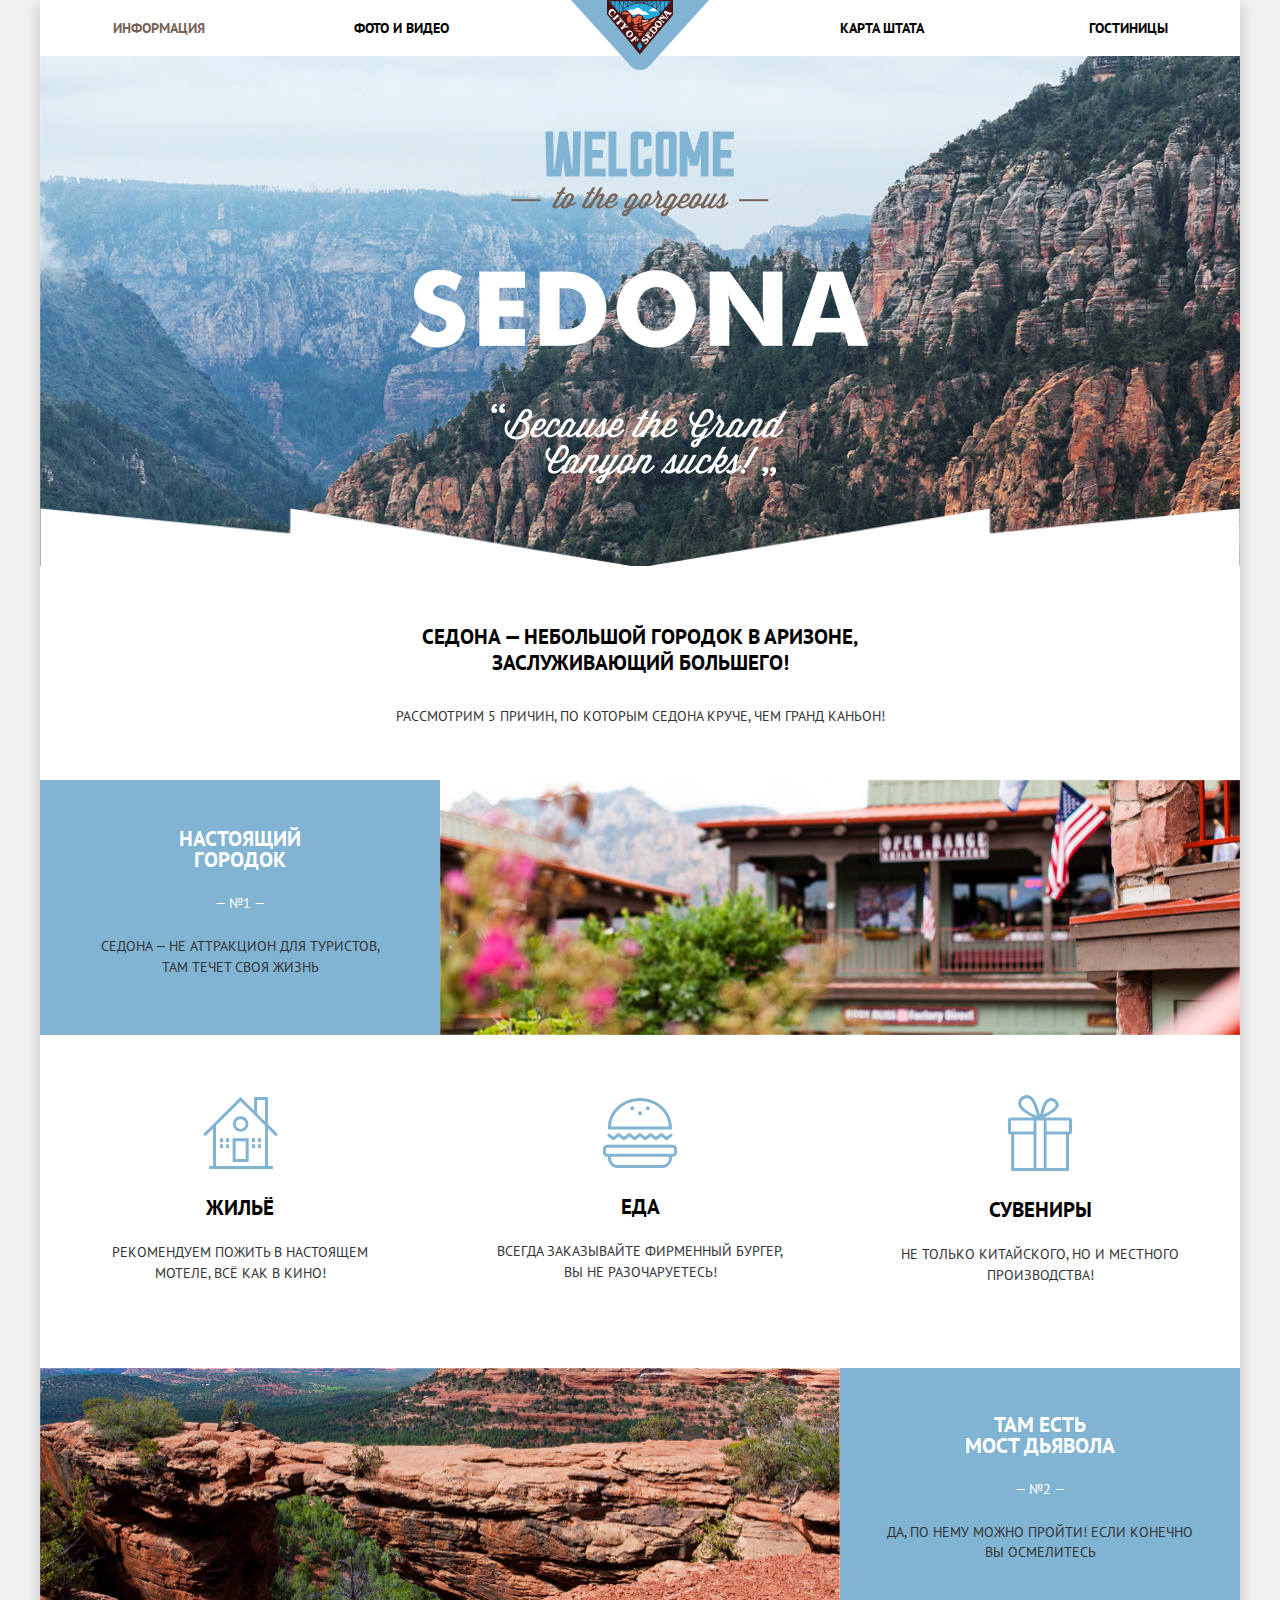
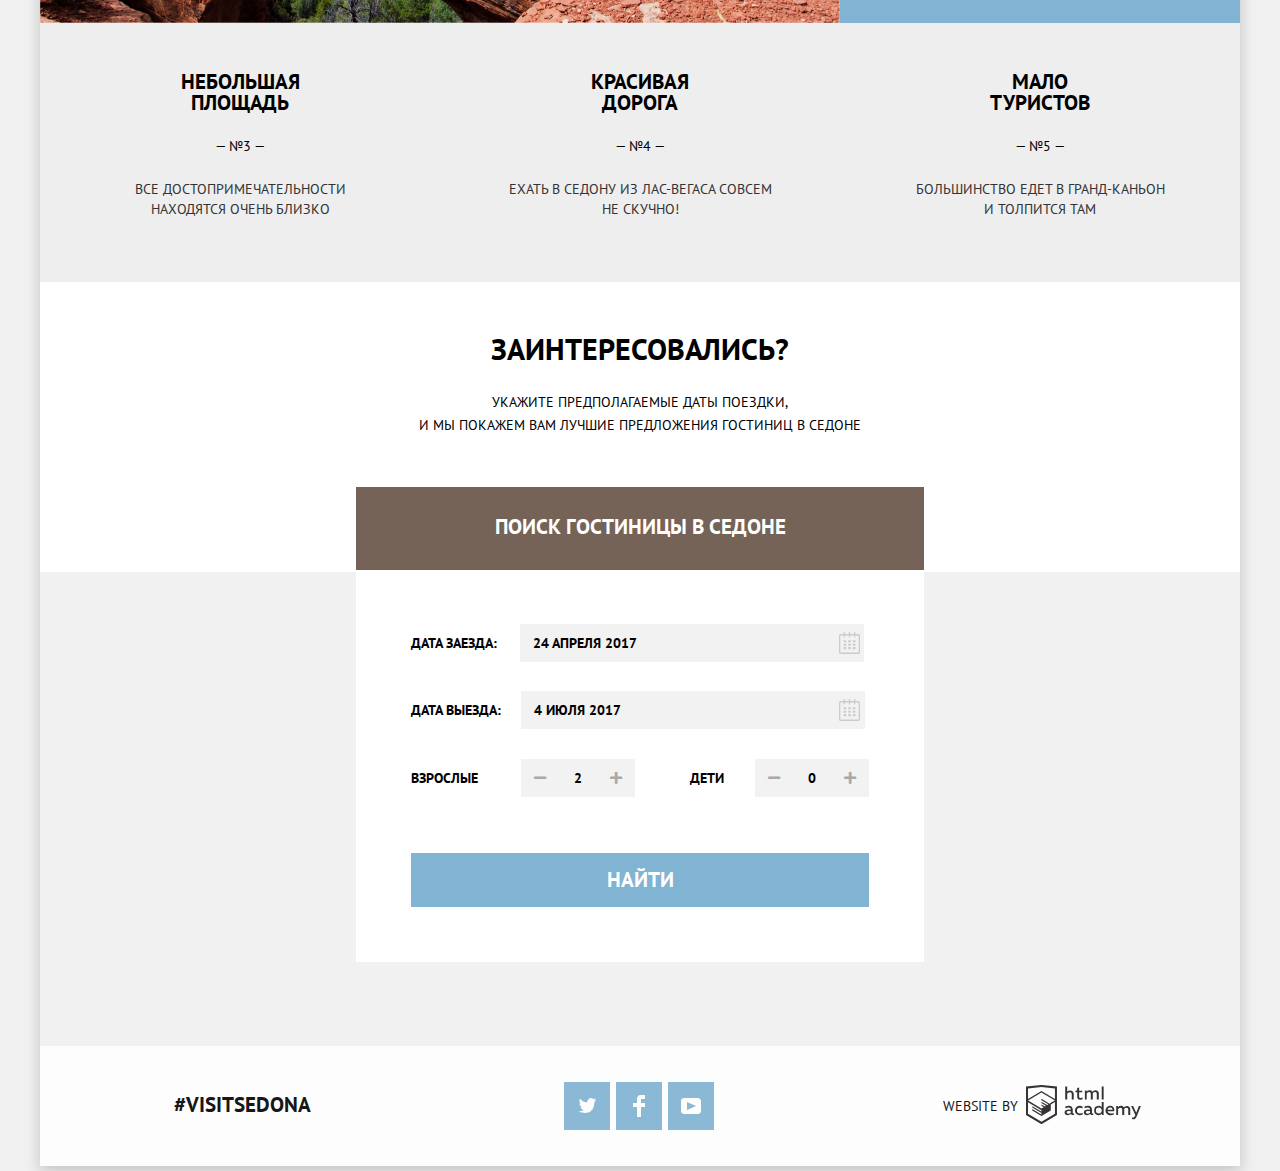
==== commit 6b55b525: "project 07/10/19" ====
--- a/index.html
+++ b/index.html
@@ -4,8 +4,9 @@
 <head>
   <meta charset="utf-8">
   <link href="css/normalize.css" rel="stylesheet">
-  <link href="css/style.css" rel="stylesheet">
-  <link href="https://fonts.googleapis.com/css?family=PT+Sans:400,700&display=swap&subset=cyrillic" rel="stylesheet">
+  <link href="css/css_min_style.css" rel="stylesheet">
+  <link href="https://fonts.googleapis.com/css?family=PT+Sans:400,700|PT+Serif:400,700&display=swap&subset=cyrillic"
+    rel="stylesheet">
   <link rel="stylesheet" href="https://use.fontawesome.com/releases/v5.7.2/css/all.css">
   <title>HTML Academy: Седона</title>
 </head>
@@ -48,7 +49,7 @@
         <h2 class="real_city_title">Настоящий
           <br> городок</h2>
         <p class="reason_number">— №1 —</p>
-        <p class="reason_text">Седона — не аттракцион для туристов,  там течет своя жизнь</p>
+        <p class="reason_text">Седона — не аттракцион для туристов, там течет своя жизнь</p>
       </div>
       <img src="img/index/feature-picture@2x.jpg" alt="Американский фраг" width="800px" height="255px">
     </section>
@@ -69,7 +70,7 @@
       <div class="recommend_item">
         <img class="recommend_third_img" src="img/index/icon-2.svg" width="64px" height="76px">
         <h2 class="recommend_title recommend_title_third">Сувениры</h2>
-        <p class="recommend_text">Не только китайского, но и местного  производства!
+        <p class="recommend_text">Не только китайского, но и местного производства!
         </p>
       </div>
     </section>
@@ -112,7 +113,9 @@
     </section>
 
     <section class="map">
-      <iframe src="https://www.google.com/maps/embed?pb=!1m18!1m12!1m3!1d52385.13565751697!2d-111.83015806772863!3d34.8544438156372!2m3!1f0!2f0!3f0!3m2!1i1024!2i768!4f13.1!3m3!1m2!1s0x872da132f942b00d%3A0x5548c523fa6c8efd!2z0KHQtdC00L7QvdCwLCDQkNGA0LjQt9C-0L3QsCA4NjMzNiwg0KHQqNCQ!5e0!3m2!1sru!2sru!4v1569944750371!5m2!1sru!2sru" width="1200" height="595" frameborder="0" style="border:0;" allowfullscreen=""></iframe>
+      <iframe
+        src="https://www.google.com/maps/embed?pb=!1m18!1m12!1m3!1d52385.13565751697!2d-111.83015806772863!3d34.8544438156372!2m3!1f0!2f0!3f0!3m2!1i1024!2i768!4f13.1!3m3!1m2!1s0x872da132f942b00d%3A0x5548c523fa6c8efd!2z0KHQtdC00L7QvdCwLCDQkNGA0LjQt9C-0L3QsCA4NjMzNiwg0KHQqNCQ!5e0!3m2!1sru!2sru!4v1569944750371!5m2!1sru!2sru"
+        width="1200" height="595" frameborder="0" style="border:0;" allowfullscreen=""></iframe>
     </section>
 
 
@@ -163,7 +166,7 @@
     <section class="form">
       <button type="button" class="form_button">Поиск гостиницы в Седоне
       </button>
-      <form class="visually-hidden form_main" action="https://echo.htmlacademy.ru" method="post">
+      <form class="form_main" action="https://echo.htmlacademy.ru" method="post">
         <p class="form_date">
           <label class="label_check_in_date" for="check_in_date">Дата заезда:</label>
           <input id="check_in_date" type="text" name="date" value="" placeholder="24 апреля 2017">
@@ -173,7 +176,7 @@
                 d="M19.251 2.025h-2.845V.648c0-.381-.294-.689-.656-.689-.363 0-.656.308-.656.689v1.377h-3.938V.648c0-.381-.294-.689-.655-.689-.363 0-.657.308-.657.689v1.377H5.906V.648c0-.381-.294-.689-.656-.689-.363 0-.657.308-.657.689v1.377H1.75C.784 2.025 0 2.847 0 3.862v16.302C0 21.179.784 22 1.75 22h17.501c.966 0 1.749-.821 1.749-1.836V3.862c0-1.015-.783-1.837-1.749-1.837zm.437 18.139a.448.448 0 0 1-.437.459H1.75a.45.45 0 0 1-.438-.459V3.862a.45.45 0 0 1 .438-.459h2.844v1.378c0 .381.294.689.657.689.362 0 .656-.308.656-.689V3.403h3.938v1.378c0 .381.294.689.657.689.361 0 .655-.308.655-.689V3.403h3.938v1.378c0 .381.293.689.656.689.362 0 .656-.308.656-.689V3.403h2.845c.241 0 .437.206.437.459v16.302z" />
               <path
                 d="M4.594 8.225h2.625v2.066H4.594zM4.594 11.668h2.625v2.067H4.594zM4.594 15.112h2.625v2.066H4.594zM9.188 15.112h2.625v2.066H9.188zM9.188 11.668h2.625v2.067H9.188zM9.188 8.225h2.625v2.066H9.188zM13.781 15.112h2.625v2.066h-2.625zM13.781 11.668h2.625v2.067h-2.625zM13.781 8.225h2.625v2.066h-2.625z" />
-              </svg>
+            </svg>
           </a>
         </p>
         <p class="form_departure">
@@ -185,9 +188,9 @@
                 d="M19.251 2.025h-2.845V.648c0-.381-.294-.689-.656-.689-.363 0-.656.308-.656.689v1.377h-3.938V.648c0-.381-.294-.689-.655-.689-.363 0-.657.308-.657.689v1.377H5.906V.648c0-.381-.294-.689-.656-.689-.363 0-.657.308-.657.689v1.377H1.75C.784 2.025 0 2.847 0 3.862v16.302C0 21.179.784 22 1.75 22h17.501c.966 0 1.749-.821 1.749-1.836V3.862c0-1.015-.783-1.837-1.749-1.837zm.437 18.139a.448.448 0 0 1-.437.459H1.75a.45.45 0 0 1-.438-.459V3.862a.45.45 0 0 1 .438-.459h2.844v1.378c0 .381.294.689.657.689.362 0 .656-.308.656-.689V3.403h3.938v1.378c0 .381.294.689.657.689.361 0 .655-.308.655-.689V3.403h3.938v1.378c0 .381.293.689.656.689.362 0 .656-.308.656-.689V3.403h2.845c.241 0 .437.206.437.459v16.302z" />
               <path
                 d="M4.594 8.225h2.625v2.066H4.594zM4.594 11.668h2.625v2.067H4.594zM4.594 15.112h2.625v2.066H4.594zM9.188 15.112h2.625v2.066H9.188zM9.188 11.668h2.625v2.067H9.188zM9.188 8.225h2.625v2.066H9.188zM13.781 15.112h2.625v2.066h-2.625zM13.781 11.668h2.625v2.067h-2.625zM13.781 8.225h2.625v2.066h-2.625z" />
-              </svg>
+            </svg>
           </a>
-          </p>
+        </p>
         <div class="number_of_peoples">
           <span class="age adults">Взрослые</span>
           <div class="number">
@@ -206,6 +209,7 @@
       </form>
     </section>
   </section>
+  <script src="js/index.js"></script>
 </body>
 
 </html>
--- a/css/css_min_style.css
+++ b/css/css_min_style.css
@@ -0,0 +1 @@
+body{font-family:PT Sans,PT Serif,serif;text-transform:uppercase;background-color:#f1f1f1;font-size:14px;box-sizing:border-box}img{max-width:100%}.container{max-width:1200px;margin:auto;box-shadow:0 5px 15px 0 rgba(0,1,1,.2)}.visually-hidden{position:absolute;width:1px;height:1px;margin:-1px;border:0;padding:0;clip:rect(0 0 0 0);overflow:hidden}.welcome{background:#000 url(../img/index/bckgr.jpg) no-repeat;max-width:1200px;height:510px;position:relative}.welcome_img{padding-top:75px;padding-left:370px}.welcome_polygon{position:absolute;bottom:-5px}.nav_list_left,.nav_list_right{width:240px;align-self:center;text-align:center;padding-top:20px;padding-bottom:20px}.nav_list_right{margin-right:auto}.nav_list_left{margin-left:auto}.nav_link{text-decoration:none;color:#000;font-weight:700}.nav_link:focus,.nav_link:hover{color:#81b3d2;transition:all .2s linear}.nav_link:active{color:#b2b2b2;transition:all .2s linear}.nav_menu{display:-webkit-flex;display:flex;list-style-type:none;flex-wrap:wrap}.nav_menu::after{content:'';flex-grow:1;order:0}.nav_link_first{padding-right:3px;color:#766357}.nav_link_second,.nav_link_third{padding-left:3px}.nav_link_fourth{padding-left:17px}.nav_list_right{order:1}.nav_logo{position:absolute;z-index:1;right:530px;top:0}.navigation{position:relative;background-color:#fff}.info_title{padding:58px 380px 32px;text-align:center;font-size:21px;font-weight:700;width:440px;line-height:1.24}.info{background-color:#fff}.info_text{font-weight:400;text-align:center;color:#333;padding-bottom:56px}.real_city{display:flex;text-align:center;color:#fff;flex-wrap:wrap}.real_city_descr{padding:48px 50px;width:400px;box-sizing:border-box;background-color:#81b3d2}.real_city_title,.reason_title,.second_reason_title{font-size:21px;font-weight:700}.real_city_title{line-height:1;padding:0 80px}.reason_number{padding:25px 0}.reason_text{color:#333;line-height:1.45}.recommendation{display:flex;align-items:center;justify-content:space-around;background-color:#fff;flex-wrap:wrap;max-width:1200px;padding-top:60px;padding-bottom:83px}.recommend_item{text-align:center;width:400px;padding-left:55px;padding-right:55px;box-sizing:border-box}.recommend_title{padding-top:24px;padding-bottom:22px;font-size:21px;font-weight:700}.recommend_text{color:#333;line-height:1.45}.second_reason{display:flex;text-align:center;color:#fff;flex-wrap:wrap}.second_reason_descr{padding:46px;width:400px;box-sizing:border-box;background-color:#81b3d2}.second_reason_title{line-height:21px}.other_reasons{display:flex;align-items:center;background-color:#eee;text-align:center;padding-top:48px;padding-bottom:62px;flex-wrap:wrap;max-width:1200px}.reason_title{line-height:1}.reason_item{text-align:center;width:400px;padding:0 65px;box-sizing:border-box}.search{background-color:#fff;text-align:center;padding-top:50px}.search_title{font-size:30px;font-weight:700;padding-bottom:25px}.search_text{line-height:1.65;padding-bottom:135px}.form{text-align:center;width:568px;font-weight:700;z-index:1;position:absolute;top:2087px;left:50%;margin-left:-284px;overflow:hidden}.form_main.form_close{transform:translateY(-392px)}.form_main{background-color:#fff;padding:54px 55px 55px;box-shadow:0 7px 15px 0 rgba(0,1,1,.15);z-index:1;position:relative;transform:translateY(0);transition:all .5s linear}.form_date{position:relative;display:flex;align-items:center;margin-bottom:29px}.number{display:flex;height:38px;flex:1 1 auto}.form_button{background-color:#766357;color:#fff;text-transform:uppercase;font-size:21px;padding-top:28px;padding-bottom:31px;width:568px;font-weight:700;border:0;cursor:pointer;z-index:100500;position:relative}.form_button:focus,.form_button:hover{background-color:#604e43;transition:all .2s linear}.form_button:active{background-color:#503e33;color:#827872;transition:all .2s linear}.form_departure{position:relative;display:flex;align-items:center;margin-bottom:29px}#check_in_date,#date_of_departure{width:344px;background-color:#f2f2f2;height:38px}#check_in_date:hover,#date_of_departure:hover{background-color:#ebebeb;transition:all .2s linear}#check_in_date:focus,#date_of_departure:focus{background-color:#fff;border:2px solid #e5e5e5;box-sizing:border-box;transition:all .2s linear}.button_search{background-color:#81b3d2;font-size:21px;color:#fff;width:458px;height:54px;text-transform:uppercase;font-weight:700;margin-top:56px;border:0;cursor:pointer}.button_search:focus,.button_search:hover{background-color:#669ec0;transition:all .2s linear}.button_search:active{background-color:#5496bd;color:#94b9d2;transition:all .2s linear}input{border:0;cursor:pointer}input[type=text]::-webkit-input-placeholder{text-transform:uppercase;color:#000;font-weight:700;padding-left:13px}input[type=text]:-ms-input-placeholder,input[type=text]::-ms-input-placeholder{text-transform:uppercase;font-weight:700;color:#000;padding-left:13px}input[type=text]::placeholder{text-transform:uppercase;color:#000;font-weight:700;padding-left:13px}.label_check_in_date{padding-right:23px}.label_departure{padding-right:20px}.number_of_peoples{display:flex;padding-top:1px;align-items:center}.input_number,.minus,.plus{width:38px;border:0;text-align:center;font-weight:700;background-color:#f2f2f2;cursor:pointer}.minus,.plus{color:#a9a9a9}.minus:focus,.minus:hover,.plus:focus,.plus:hover{color:#000;transition:all .2s linear}.minus:active,.plus:active{color:#81b3d2;transition:all .2s linear}.age{margin:auto}.adults{padding-right:43px}.children{margin-left:54px;padding-right:31px}.map{position:relative}.calendar_button{width:21px;height:22px;position:absolute;right:9px;top:8px}.calendar_button path{fill:#ccc}.calendar_button:focus path,.calendar_button:hover path{fill:#000;transition:all .2s linear}.calendar_button:active path{fill:#88b7d5;transition:all .2s linear}footer{background-color:#fff;display:flex;height:120px;justify-content:space-around;align-items:center;margin-top:-125px;opacity:.9}.footer_link{font-size:21px}.footer_web{padding-right:8px;margin:auto 0}.footer_logo{display:flex;margin-left:30px}.footer_logo_img{margin-top:-12px}.footer_link{text-decoration:none;color:#000;font-weight:700;justify-content:space-around;padding-left:35px}.social_button{display:flex;align-items:center;justify-content:center;width:46px;height:48px;background-color:#81b3d2}.social_button:focus,.social_button:hover{background-color:#669ec0;transition:all .2s linear}.social_button:active path{background-color:#5496bd;fill:#88b6d1;transition:all .2s linear}.footer_social{margin-left:55px}.footer_social ul{display:flex;flex-wrap:wrap;justify-content:space-between;width:150px;margin:0 auto;padding:0;list-style:none}.logo_button{width:115px;height:41px;fill:#fff}.logo_button:focus path,.logo_button:hover path{fill:#81b3d2;transition:all .2s linear}.logo_button:active path{fill:#bdbbbc;transition:all .2s linear}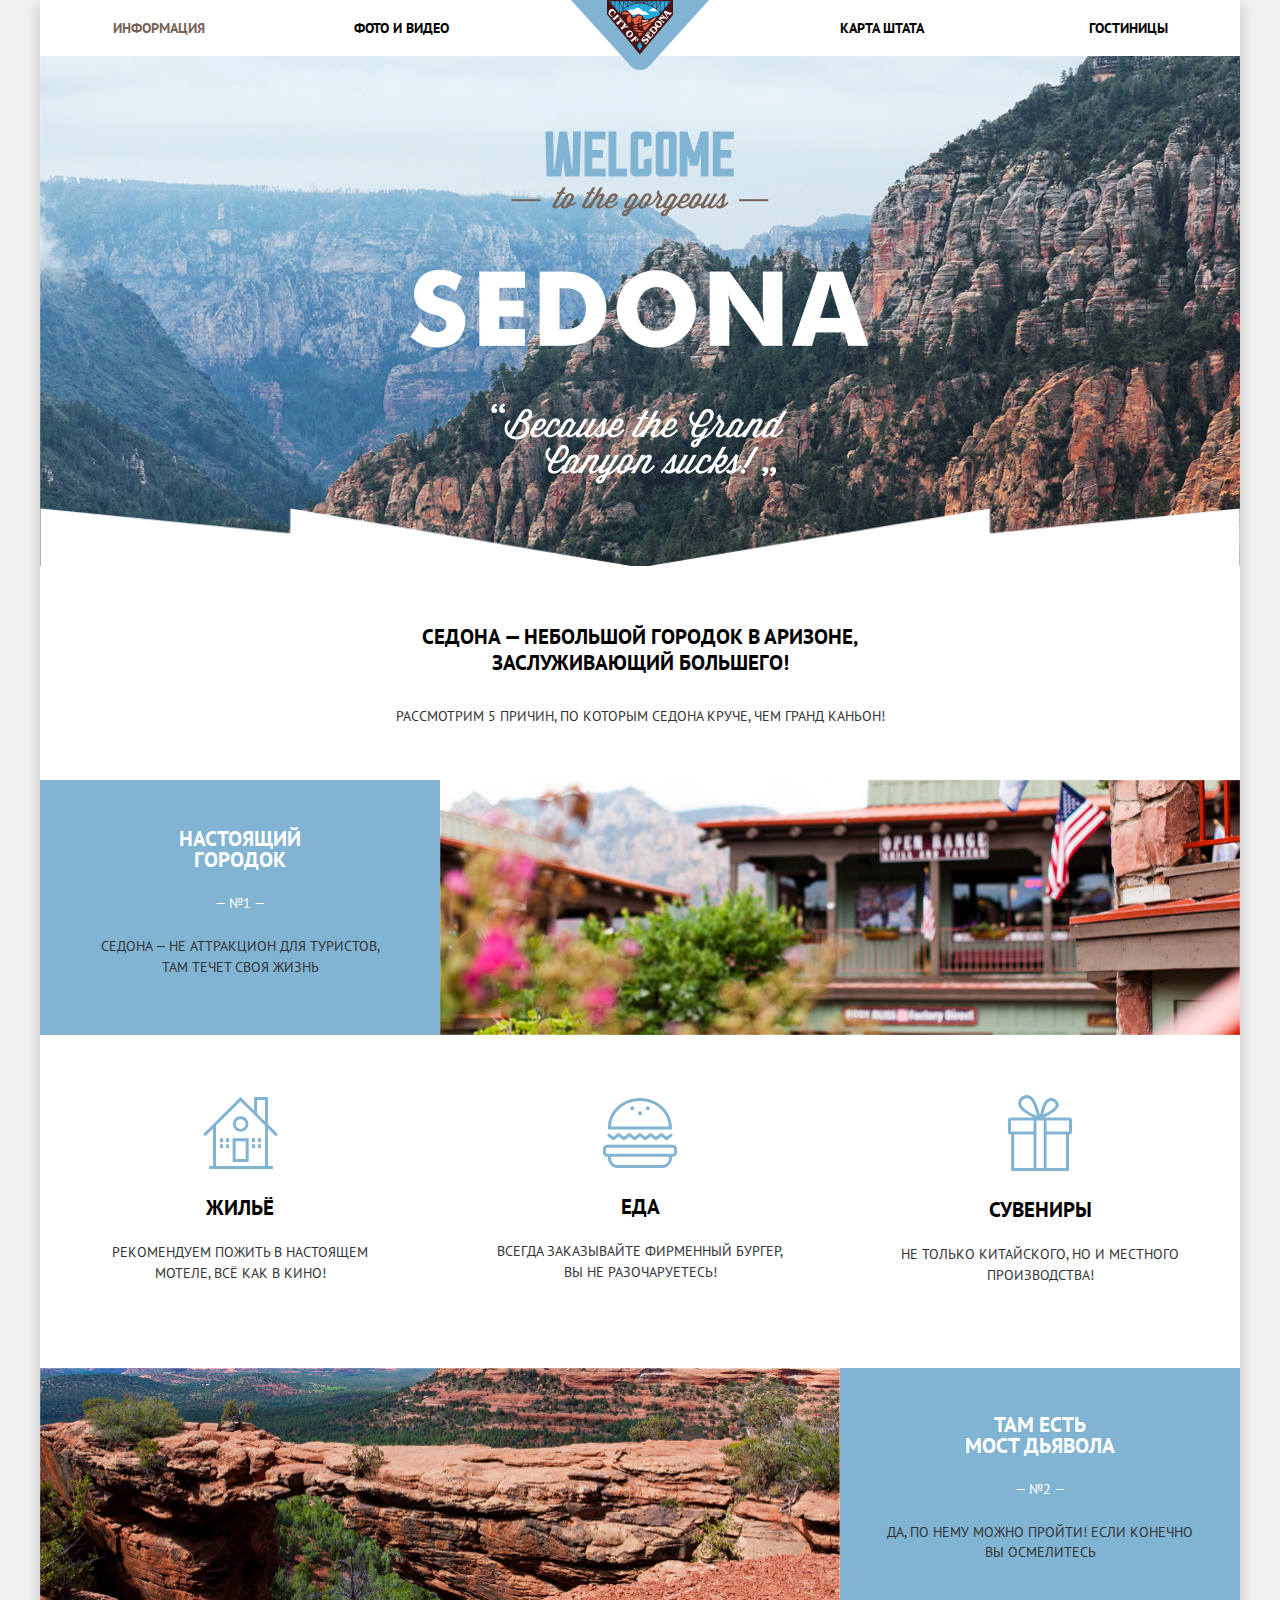
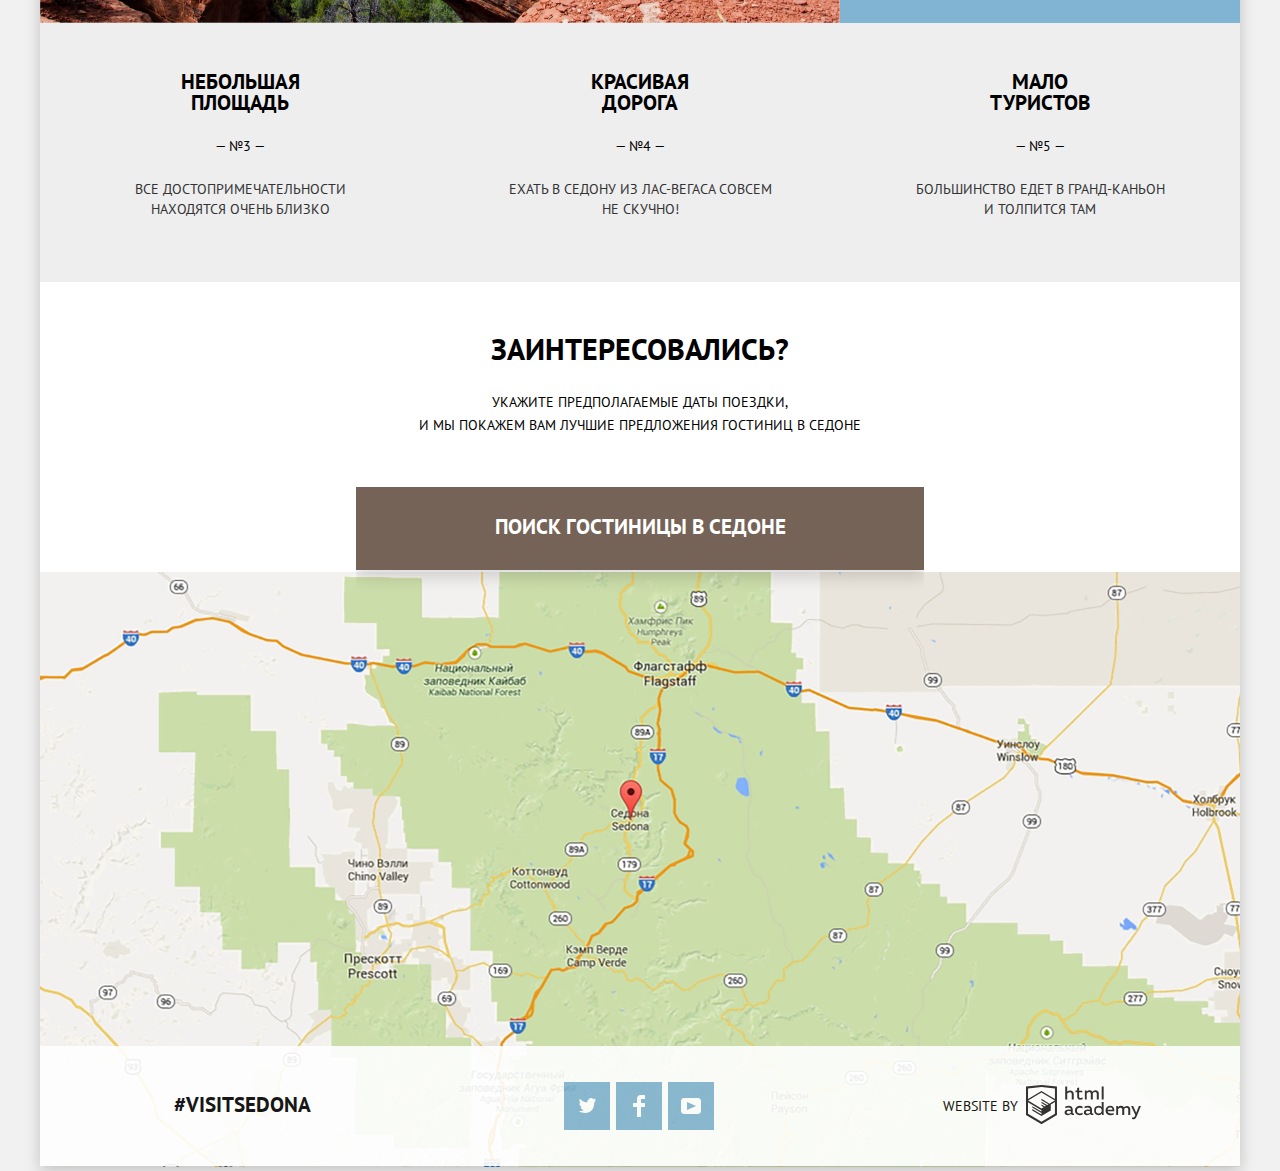
==== commit 2e580d5c: "project protection №2" ====
--- a/index.html
+++ b/index.html
@@ -5,8 +5,7 @@
   <meta charset="utf-8">
   <link href="css/normalize.css" rel="stylesheet">
   <link href="css/css_min_style.css" rel="stylesheet">
-  <link href="https://fonts.googleapis.com/css?family=PT+Sans:400,700|PT+Serif:400,700&display=swap&subset=cyrillic"
-    rel="stylesheet">
+  <link href="https://fonts.googleapis.com/css?family=PT+Sans:400,700&display=swap&subset=cyrillic" rel="stylesheet">
   <link rel="stylesheet" href="https://use.fontawesome.com/releases/v5.7.2/css/all.css">
   <title>HTML Academy: Седона</title>
 </head>
@@ -22,7 +21,7 @@
           <li class="nav_list_right"><a class="nav_link  nav_link_fourth" href="hotels.html">Гостиницы </a></li>
         </ul>
         <a>
-          <img class="nav_logo" src="img/index/logo.svg" alt="Логотип сайта Город Аризона" width="140px" height="70px">
+          <img class="nav_logo" src="img/index/logo.svg" alt="Логотип сайта Город Аризона" width="140" height="70">
         </a>
       </nav>
     </header>
@@ -30,10 +29,10 @@
 
     <div class="welcome">
       <figure>
-        <img class="welcome_img" src="img/index/welcome.png" width="459" height="353px">
+        <img class="welcome_img" src="img/index/welcome.png" width="459" height="353" alt="Фото города Седона">
       </figure>
       <figure class="welcome_polygon">
-        <img src="img/index/polygon.png" width="1200" height="60px">
+        <img src="img/index/polygon.png" width="1200" height="60" alt="Полигон">
       </figure>
     </div>
 
@@ -51,24 +50,24 @@
         <p class="reason_number">— №1 —</p>
         <p class="reason_text">Седона — не аттракцион для туристов, там течет своя жизнь</p>
       </div>
-      <img src="img/index/feature-picture@2x.jpg" alt="Американский фраг" width="800px" height="255px">
+      <img src="img/index/feature-picture@2x.jpg" alt="Американский фраг" width="800" height="255">
     </section>
 
     <section class="recommendation">
       <div class="recommend_item">
-        <img src="img/index/icon-1.svg" width="75px" height="72px">
+        <img src="img/index/icon-1.svg" width="75" height="72" alt="Иконка с домиком">
         <h2 class="recommend_title">Жильё</h2>
         <div class="recommend_text">Рекомендуем пожить в настоящем мотеле, всё как в кино!
         </div>
       </div>
       <div class="recommend_item">
-        <img src="img/index/icon-3.svg" width="74px" height="70px">
+        <img src="img/index/icon-3.svg" width="74" height="70" alt="Иконка с бургером">
         <h2 class="recommend_title">Еда</h2>
         <p class="recommend_text">Всегда заказывайте фирменный бургер, вы не разочаруетесь!
         </p>
       </div>
       <div class="recommend_item">
-        <img class="recommend_third_img" src="img/index/icon-2.svg" width="64px" height="76px">
+        <img class="recommend_third_img" src="img/index/icon-2.svg" width="64" height="76" alt= "Иконка с подарком">
         <h2 class="recommend_title recommend_title_third">Сувениры</h2>
         <p class="recommend_text">Не только китайского, но и местного производства!
         </p>
@@ -76,7 +75,7 @@
     </section>
 
     <section class="second_reason">
-      <img src="img/index/layer-5@2x.jpg" alt="Grand Canyon" width="800px" height="255px">
+      <img src="img/index/layer-5@2x.jpg" alt="Grand Canyon" width="800" height="255">
       <div class="second_reason_descr">
         <h2 class="second_reason_title">Там есть <br> мост дьявола</h2>
         <p class="reason_number">— №2 —</p>
@@ -112,11 +111,12 @@
       </p>
     </section>
 
-    <section class="map">
-      <iframe
-        src="https://www.google.com/maps/embed?pb=!1m18!1m12!1m3!1d52385.13565751697!2d-111.83015806772863!3d34.8544438156372!2m3!1f0!2f0!3f0!3m2!1i1024!2i768!4f13.1!3m3!1m2!1s0x872da132f942b00d%3A0x5548c523fa6c8efd!2z0KHQtdC00L7QvdCwLCDQkNGA0LjQt9C-0L3QsCA4NjMzNiwg0KHQqNCQ!5e0!3m2!1sru!2sru!4v1569944750371!5m2!1sru!2sru"
-        width="1200" height="595" frameborder="0" style="border:0;" allowfullscreen=""></iframe>
-    </section>
+      <section class="map">
+        <iframe
+          src="https://www.google.com/maps/embed?pb=!1m18!1m12!1m3!1d52385.13565751697!2d-111.83015806772863!3d34.8544438156372!2m3!1f0!2f0!3f0!3m2!1i1024!2i768!4f13.1!3m3!1m2!1s0x872da132f942b00d%3A0x5548c523fa6c8efd!2z0KHQtdC00L7QvdCwLCDQkNGA0LjQt9C-0L3QsCA4NjMzNiwg0KHQqNCQ!5e0!3m2!1sru!2sru!4v1569944750371!5m2!1sru!2sru"
+          width="1200" height="595" frameborder="0" style="border:0;" allowfullscreen=""></iframe>
+        <img src="img/index/map@2x.png" width="1200" height="595" class="img_map">
+      </section>
 
 
     <footer>
@@ -152,7 +152,7 @@
       </div>
       <div class="footer_logo">
         <span class="footer_web">Website by</span>
-        <a class="logo_button" href="#"><span class="visually-hidden">Logo</span>
+        <a class="logo_button" href="https://htmlacademy.ru/intensive/htmlcss" target="_blank"><span class="visually-hidden">Logo</span>
           <svg id="Layer_1" data-name="Layer 1" xmlns="http://www.w3.org/2000/svg" viewbox="0 0 108.08 36.85">
             <title>logo-htmlacademy-small1</title>
             <path
@@ -166,7 +166,7 @@
     <section class="form">
       <button type="button" class="form_button">Поиск гостиницы в Седоне
       </button>
-      <form class="form_main" action="https://echo.htmlacademy.ru" method="post">
+      <form class="form_main form_close" action="https://echo.htmlacademy.ru" method="post">
         <p class="form_date">
           <label class="label_check_in_date" for="check_in_date">Дата заезда:</label>
           <input id="check_in_date" type="text" name="date" value="" placeholder="24 апреля 2017">
@@ -180,7 +180,7 @@
           </a>
         </p>
         <p class="form_departure">
-          <label class="label_departure" for="date-of_departure">Дата выезда:</label>
+          <label class="label_departure" for="date_of_departure">Дата выезда:</label>
           <input id="date_of_departure" type="text" name="date" value="" placeholder="4 июля 2017">
           <a class="calendar_button" href="#"><span class="visually-hidden">Календарь</span>
             <svg xmlns="http://www.w3.org/2000/svg" width="21" height="22" viewbox="0 0 21 22">
@@ -209,7 +209,7 @@
       </form>
     </section>
   </section>
-  <script src="js/index.js"></script>
+  <script src="js/index_min.js"></script>
 </body>
 
 </html>
--- a/css/css_min_style.css
+++ b/css/css_min_style.css
@@ -1 +1 @@
-body{font-family:PT Sans,PT Serif,serif;text-transform:uppercase;background-color:#f1f1f1;font-size:14px;box-sizing:border-box}img{max-width:100%}.container{max-width:1200px;margin:auto;box-shadow:0 5px 15px 0 rgba(0,1,1,.2)}.visually-hidden{position:absolute;width:1px;height:1px;margin:-1px;border:0;padding:0;clip:rect(0 0 0 0);overflow:hidden}.welcome{background:#000 url(../img/index/bckgr.jpg) no-repeat;max-width:1200px;height:510px;position:relative}.welcome_img{padding-top:75px;padding-left:370px}.welcome_polygon{position:absolute;bottom:-5px}.nav_list_left,.nav_list_right{width:240px;align-self:center;text-align:center;padding-top:20px;padding-bottom:20px}.nav_list_right{margin-right:auto}.nav_list_left{margin-left:auto}.nav_link{text-decoration:none;color:#000;font-weight:700}.nav_link:focus,.nav_link:hover{color:#81b3d2;transition:all .2s linear}.nav_link:active{color:#b2b2b2;transition:all .2s linear}.nav_menu{display:-webkit-flex;display:flex;list-style-type:none;flex-wrap:wrap}.nav_menu::after{content:'';flex-grow:1;order:0}.nav_link_first{padding-right:3px;color:#766357}.nav_link_second,.nav_link_third{padding-left:3px}.nav_link_fourth{padding-left:17px}.nav_list_right{order:1}.nav_logo{position:absolute;z-index:1;right:530px;top:0}.navigation{position:relative;background-color:#fff}.info_title{padding:58px 380px 32px;text-align:center;font-size:21px;font-weight:700;width:440px;line-height:1.24}.info{background-color:#fff}.info_text{font-weight:400;text-align:center;color:#333;padding-bottom:56px}.real_city{display:flex;text-align:center;color:#fff;flex-wrap:wrap}.real_city_descr{padding:48px 50px;width:400px;box-sizing:border-box;background-color:#81b3d2}.real_city_title,.reason_title,.second_reason_title{font-size:21px;font-weight:700}.real_city_title{line-height:1;padding:0 80px}.reason_number{padding:25px 0}.reason_text{color:#333;line-height:1.45}.recommendation{display:flex;align-items:center;justify-content:space-around;background-color:#fff;flex-wrap:wrap;max-width:1200px;padding-top:60px;padding-bottom:83px}.recommend_item{text-align:center;width:400px;padding-left:55px;padding-right:55px;box-sizing:border-box}.recommend_title{padding-top:24px;padding-bottom:22px;font-size:21px;font-weight:700}.recommend_text{color:#333;line-height:1.45}.second_reason{display:flex;text-align:center;color:#fff;flex-wrap:wrap}.second_reason_descr{padding:46px;width:400px;box-sizing:border-box;background-color:#81b3d2}.second_reason_title{line-height:21px}.other_reasons{display:flex;align-items:center;background-color:#eee;text-align:center;padding-top:48px;padding-bottom:62px;flex-wrap:wrap;max-width:1200px}.reason_title{line-height:1}.reason_item{text-align:center;width:400px;padding:0 65px;box-sizing:border-box}.search{background-color:#fff;text-align:center;padding-top:50px}.search_title{font-size:30px;font-weight:700;padding-bottom:25px}.search_text{line-height:1.65;padding-bottom:135px}.form{text-align:center;width:568px;font-weight:700;z-index:1;position:absolute;top:2087px;left:50%;margin-left:-284px;overflow:hidden}.form_main.form_close{transform:translateY(-392px)}.form_main{background-color:#fff;padding:54px 55px 55px;box-shadow:0 7px 15px 0 rgba(0,1,1,.15);z-index:1;position:relative;transform:translateY(0);transition:all .5s linear}.form_date{position:relative;display:flex;align-items:center;margin-bottom:29px}.number{display:flex;height:38px;flex:1 1 auto}.form_button{background-color:#766357;color:#fff;text-transform:uppercase;font-size:21px;padding-top:28px;padding-bottom:31px;width:568px;font-weight:700;border:0;cursor:pointer;z-index:100500;position:relative}.form_button:focus,.form_button:hover{background-color:#604e43;transition:all .2s linear}.form_button:active{background-color:#503e33;color:#827872;transition:all .2s linear}.form_departure{position:relative;display:flex;align-items:center;margin-bottom:29px}#check_in_date,#date_of_departure{width:344px;background-color:#f2f2f2;height:38px}#check_in_date:hover,#date_of_departure:hover{background-color:#ebebeb;transition:all .2s linear}#check_in_date:focus,#date_of_departure:focus{background-color:#fff;border:2px solid #e5e5e5;box-sizing:border-box;transition:all .2s linear}.button_search{background-color:#81b3d2;font-size:21px;color:#fff;width:458px;height:54px;text-transform:uppercase;font-weight:700;margin-top:56px;border:0;cursor:pointer}.button_search:focus,.button_search:hover{background-color:#669ec0;transition:all .2s linear}.button_search:active{background-color:#5496bd;color:#94b9d2;transition:all .2s linear}input{border:0;cursor:pointer}input[type=text]::-webkit-input-placeholder{text-transform:uppercase;color:#000;font-weight:700;padding-left:13px}input[type=text]:-ms-input-placeholder,input[type=text]::-ms-input-placeholder{text-transform:uppercase;font-weight:700;color:#000;padding-left:13px}input[type=text]::placeholder{text-transform:uppercase;color:#000;font-weight:700;padding-left:13px}.label_check_in_date{padding-right:23px}.label_departure{padding-right:20px}.number_of_peoples{display:flex;padding-top:1px;align-items:center}.input_number,.minus,.plus{width:38px;border:0;text-align:center;font-weight:700;background-color:#f2f2f2;cursor:pointer}.minus,.plus{color:#a9a9a9}.minus:focus,.minus:hover,.plus:focus,.plus:hover{color:#000;transition:all .2s linear}.minus:active,.plus:active{color:#81b3d2;transition:all .2s linear}.age{margin:auto}.adults{padding-right:43px}.children{margin-left:54px;padding-right:31px}.map{position:relative}.calendar_button{width:21px;height:22px;position:absolute;right:9px;top:8px}.calendar_button path{fill:#ccc}.calendar_button:focus path,.calendar_button:hover path{fill:#000;transition:all .2s linear}.calendar_button:active path{fill:#88b7d5;transition:all .2s linear}footer{background-color:#fff;display:flex;height:120px;justify-content:space-around;align-items:center;margin-top:-125px;opacity:.9}.footer_link{font-size:21px}.footer_web{padding-right:8px;margin:auto 0}.footer_logo{display:flex;margin-left:30px}.footer_logo_img{margin-top:-12px}.footer_link{text-decoration:none;color:#000;font-weight:700;justify-content:space-around;padding-left:35px}.social_button{display:flex;align-items:center;justify-content:center;width:46px;height:48px;background-color:#81b3d2}.social_button:focus,.social_button:hover{background-color:#669ec0;transition:all .2s linear}.social_button:active path{background-color:#5496bd;fill:#88b6d1;transition:all .2s linear}.footer_social{margin-left:55px}.footer_social ul{display:flex;flex-wrap:wrap;justify-content:space-between;width:150px;margin:0 auto;padding:0;list-style:none}.logo_button{width:115px;height:41px;fill:#fff}.logo_button:focus path,.logo_button:hover path{fill:#81b3d2;transition:all .2s linear}.logo_button:active path{fill:#bdbbbc;transition:all .2s linear}+body{font-family:PT Sans,Arial,sans-serif;text-transform:uppercase;background-color:#f1f1f1;font-size:14px;box-sizing:border-box}img{max-width:100%}.container{max-width:1200px;margin:auto;box-shadow:0 5px 15px 0 rgba(0,1,1,.2)}.visually-hidden{position:absolute;width:1px;height:1px;margin:-1px;border:0;padding:0;clip:rect(0 0 0 0);overflow:hidden}.welcome{background:#000 url(../img/index/bckgr.jpg) no-repeat;max-width:1200px;height:510px;position:relative}.welcome_img{padding-top:75px;padding-left:370px}.welcome_polygon{position:absolute;bottom:-5px}.nav_list_left,.nav_list_right{width:240px;align-self:center;text-align:center;padding-top:20px;padding-bottom:20px}.nav_list_right{margin-right:auto}.nav_list_left{margin-left:auto}.nav_link{text-decoration:none;color:#000;font-weight:700}.nav_link:focus,.nav_link:hover{color:#81b3d2;transition:all .2s linear}.nav_link:active{color:#b2b2b2;transition:all .2s linear}.nav_menu{display:-webkit-flex;display:flex;list-style-type:none;flex-wrap:wrap}.nav_menu::after{content:'';flex-grow:1;order:0}.nav_link_first{padding-right:3px;color:#766357}.nav_link_second,.nav_link_third{padding-left:3px}.nav_link_fourth{padding-left:17px}.nav_list_right{order:1}.nav_logo{position:absolute;z-index:1;right:530px;top:0}.navigation{position:relative;background-color:#fff}.info_title{padding:58px 380px 32px;text-align:center;font-size:21px;font-weight:700;width:440px;line-height:1.24}.info{background-color:#fff}.info_text{font-weight:400;text-align:center;color:#333;padding-bottom:56px}.real_city{display:flex;text-align:center;color:#fff;flex-wrap:wrap}.real_city_descr{padding:48px 50px;width:400px;box-sizing:border-box;background-color:#81b3d2}.real_city_title,.reason_title,.second_reason_title{font-size:21px;font-weight:700}.real_city_title{line-height:1;padding:0 80px}.reason_number{padding:25px 0}.reason_text{color:#333;line-height:1.45}.recommendation{display:flex;align-items:center;justify-content:space-around;background-color:#fff;flex-wrap:wrap;max-width:1200px;padding-top:60px;padding-bottom:83px}.recommend_item{text-align:center;width:400px;padding-left:55px;padding-right:55px;box-sizing:border-box}.recommend_title{padding-top:24px;padding-bottom:22px;font-size:21px;font-weight:700}.recommend_text{color:#333;line-height:1.45}.second_reason{display:flex;text-align:center;color:#fff;flex-wrap:wrap}.second_reason_descr{padding:46px;width:400px;box-sizing:border-box;background-color:#81b3d2}.second_reason_title{line-height:21px}.other_reasons{display:flex;align-items:center;background-color:#eee;text-align:center;padding-top:48px;padding-bottom:62px;flex-wrap:wrap;max-width:1200px}.reason_title{line-height:1}.reason_item{text-align:center;width:400px;padding:0 65px;box-sizing:border-box}.search{background-color:#fff;text-align:center;padding-top:50px}.search_title{font-size:30px;font-weight:700;padding-bottom:25px}.search_text{line-height:1.65;padding-bottom:135px}.form{text-align:center;width:568px;font-weight:700;z-index:1;position:absolute;top:2087px;left:50%;margin-left:-284px;overflow:hidden}.form_main.form_close{transform:translateY(-392px)}.form_main{background-color:#fff;padding:54px 55px 55px;box-shadow:0 7px 15px 0 rgba(0,1,1,.15);z-index:1;position:relative;transform:translateY(0);transition:all .5s linear}.form_date{position:relative;display:flex;align-items:center;margin-bottom:29px}.number{display:flex;height:38px;flex:1 1 auto}.form_button{background-color:#766357;color:#fff;text-transform:uppercase;font-size:21px;padding-top:28px;padding-bottom:31px;width:568px;font-weight:700;border:0;cursor:pointer;z-index:100500;position:relative}.form_button:focus,.form_button:hover{background-color:#604e43;transition:all .2s linear}.form_button:active{background-color:#503e33;color:#827872;transition:all .2s linear}.form_departure{position:relative;display:flex;align-items:center;margin-bottom:29px}input[name=date]{width:344px;background-color:#f2f2f2;height:38px}input[name=date]:hover{background-color:#ebebeb;transition:all .2s linear}input[name=date]:focus{background-color:#fff;border:2px solid #e5e5e5;box-sizing:border-box;transition:all .2s linear}.button_search{background-color:#81b3d2;font-size:21px;color:#fff;width:458px;height:54px;text-transform:uppercase;font-weight:700;margin-top:56px;border:0;cursor:pointer}.button_search:focus,.button_search:hover{background-color:#669ec0;transition:all .2s linear}.button_search:active{background-color:#5496bd;color:#94b9d2;transition:all .2s linear}input[type=text]::-webkit-input-placeholder{text-transform:uppercase;color:#000;font-weight:700;padding-left:13px;border:0;cursor:pointer}input[type=text]:-ms-input-placeholder,input[type=text]::-ms-input-placeholder{text-transform:uppercase;font-weight:700;color:#000;padding-left:13px;border:0;cursor:pointer}input[type=text]::placeholder{text-transform:uppercase;color:#000;font-weight:700;padding-left:13px;border:0;cursor:pointer}.label_check_in_date{padding-right:23px}.label_departure{padding-right:20px}.number_of_peoples{display:flex;padding-top:1px;align-items:center}.input_number,.minus,.plus{width:38px;border:0;text-align:center;font-weight:700;background-color:#f2f2f2;cursor:pointer}.minus,.plus{color:#a9a9a9}.minus:focus,.minus:hover,.plus:focus,.plus:hover{color:#000;transition:all .2s linear}.minus:active,.plus:active{color:#81b3d2;transition:all .2s linear}.age{margin:auto}.adults{padding-right:43px}.children{margin-left:54px;padding-right:31px}.map{position:relative}.img_map{position:absolute;top:0;left:0;z-index:-1}.calendar_button{width:21px;height:22px;position:absolute;right:9px;top:8px}.calendar_button path{fill:#ccc}.calendar_button:focus path,.calendar_button:hover path{fill:#000;transition:all .2s linear}.calendar_button:active path{fill:#88b7d5;transition:all .2s linear}footer{background-color:#fff;display:flex;height:120px;justify-content:space-around;align-items:center;margin-top:-125px;opacity:.9}.footer_link{font-size:21px}.footer_web{padding-right:8px;margin:auto 0}.footer_logo{display:flex;margin-left:30px}.footer_logo_img{margin-top:-12px}.footer_link{text-decoration:none;color:#000;font-weight:700;justify-content:space-around;padding-left:35px}.social_button{display:flex;align-items:center;justify-content:center;width:46px;height:48px;background-color:#81b3d2}.social_button:focus,.social_button:hover{background-color:#669ec0;transition:all .2s linear}.social_button:active path{background-color:#5496bd;fill:#88b6d1;transition:all .2s linear}.footer_social{margin-left:55px}.footer_social ul{display:flex;flex-wrap:wrap;justify-content:space-between;width:150px;margin:0 auto;padding:0;list-style:none}.logo_button{width:115px;height:41px;fill:#fff}.logo_button:focus path,.logo_button:hover path{fill:#81b3d2;transition:all .2s linear}.logo_button:active path{fill:#bdbbbc;transition:all .2s linear}